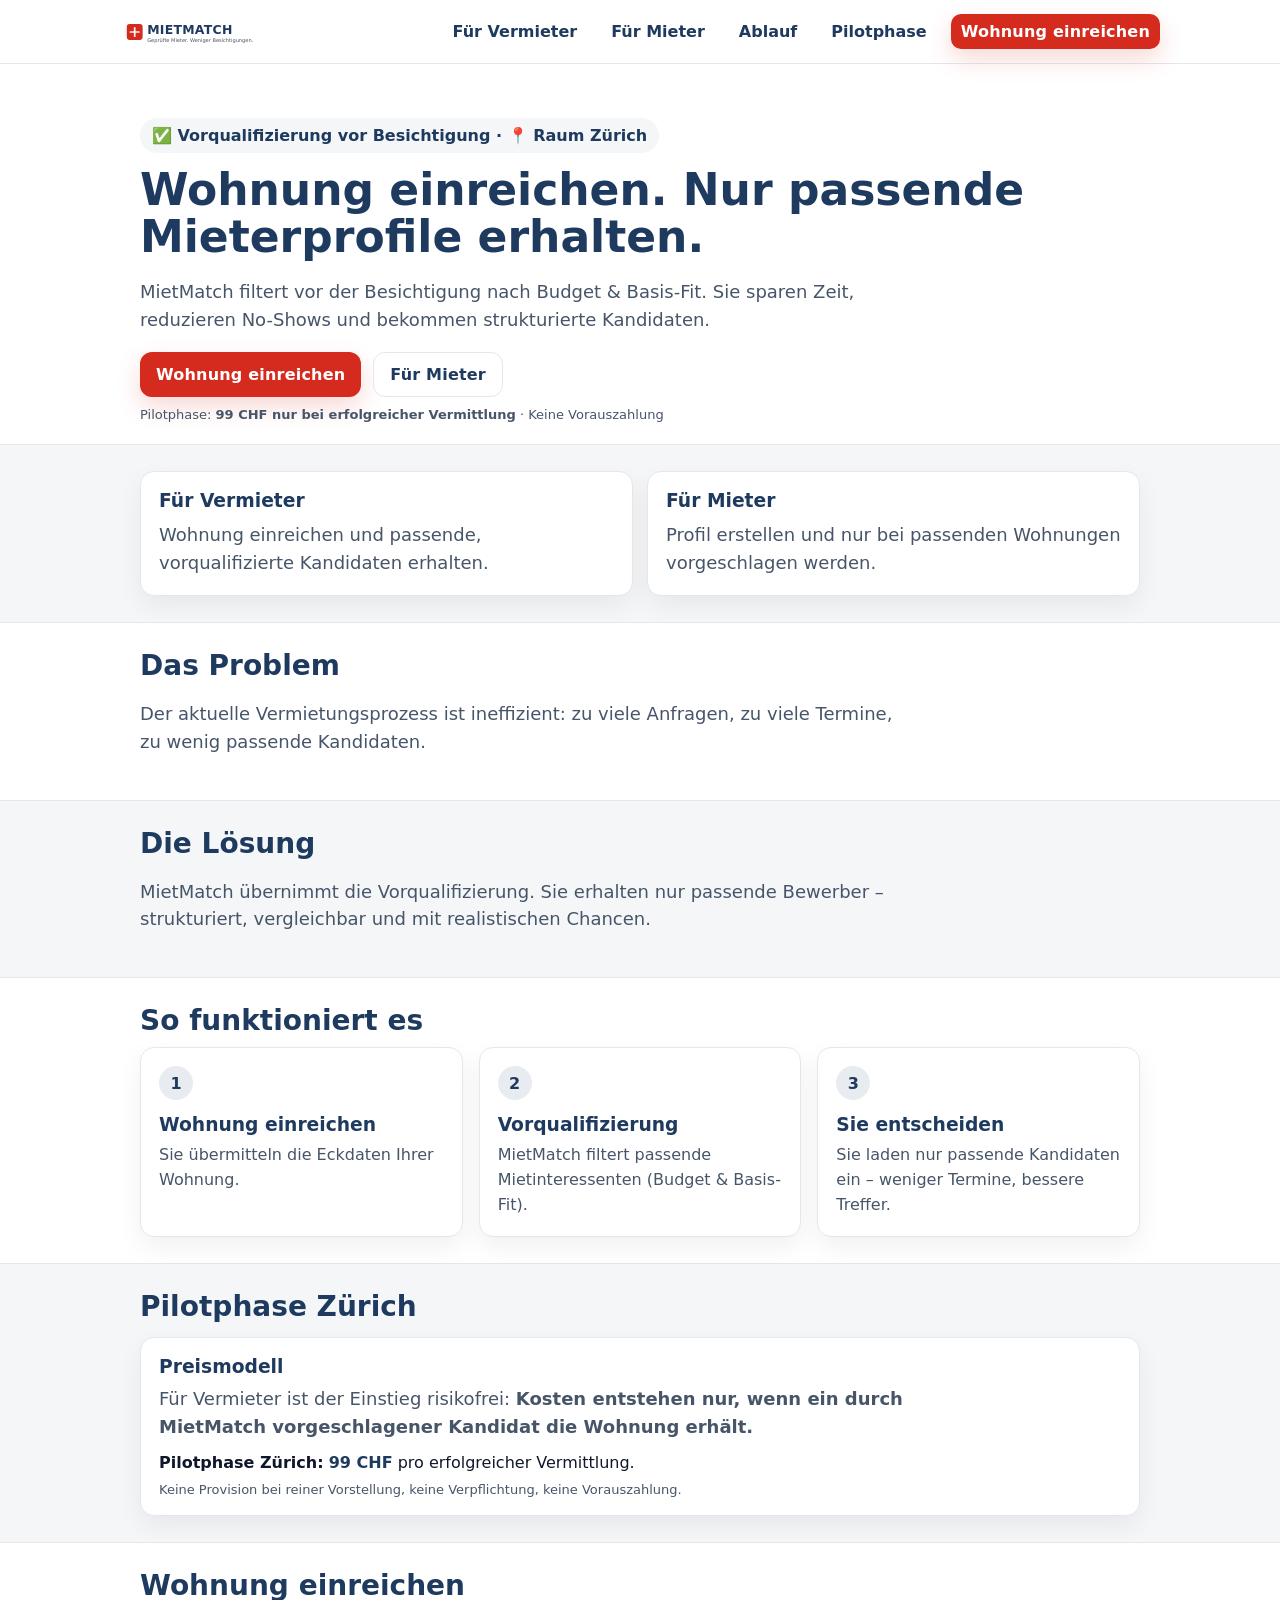
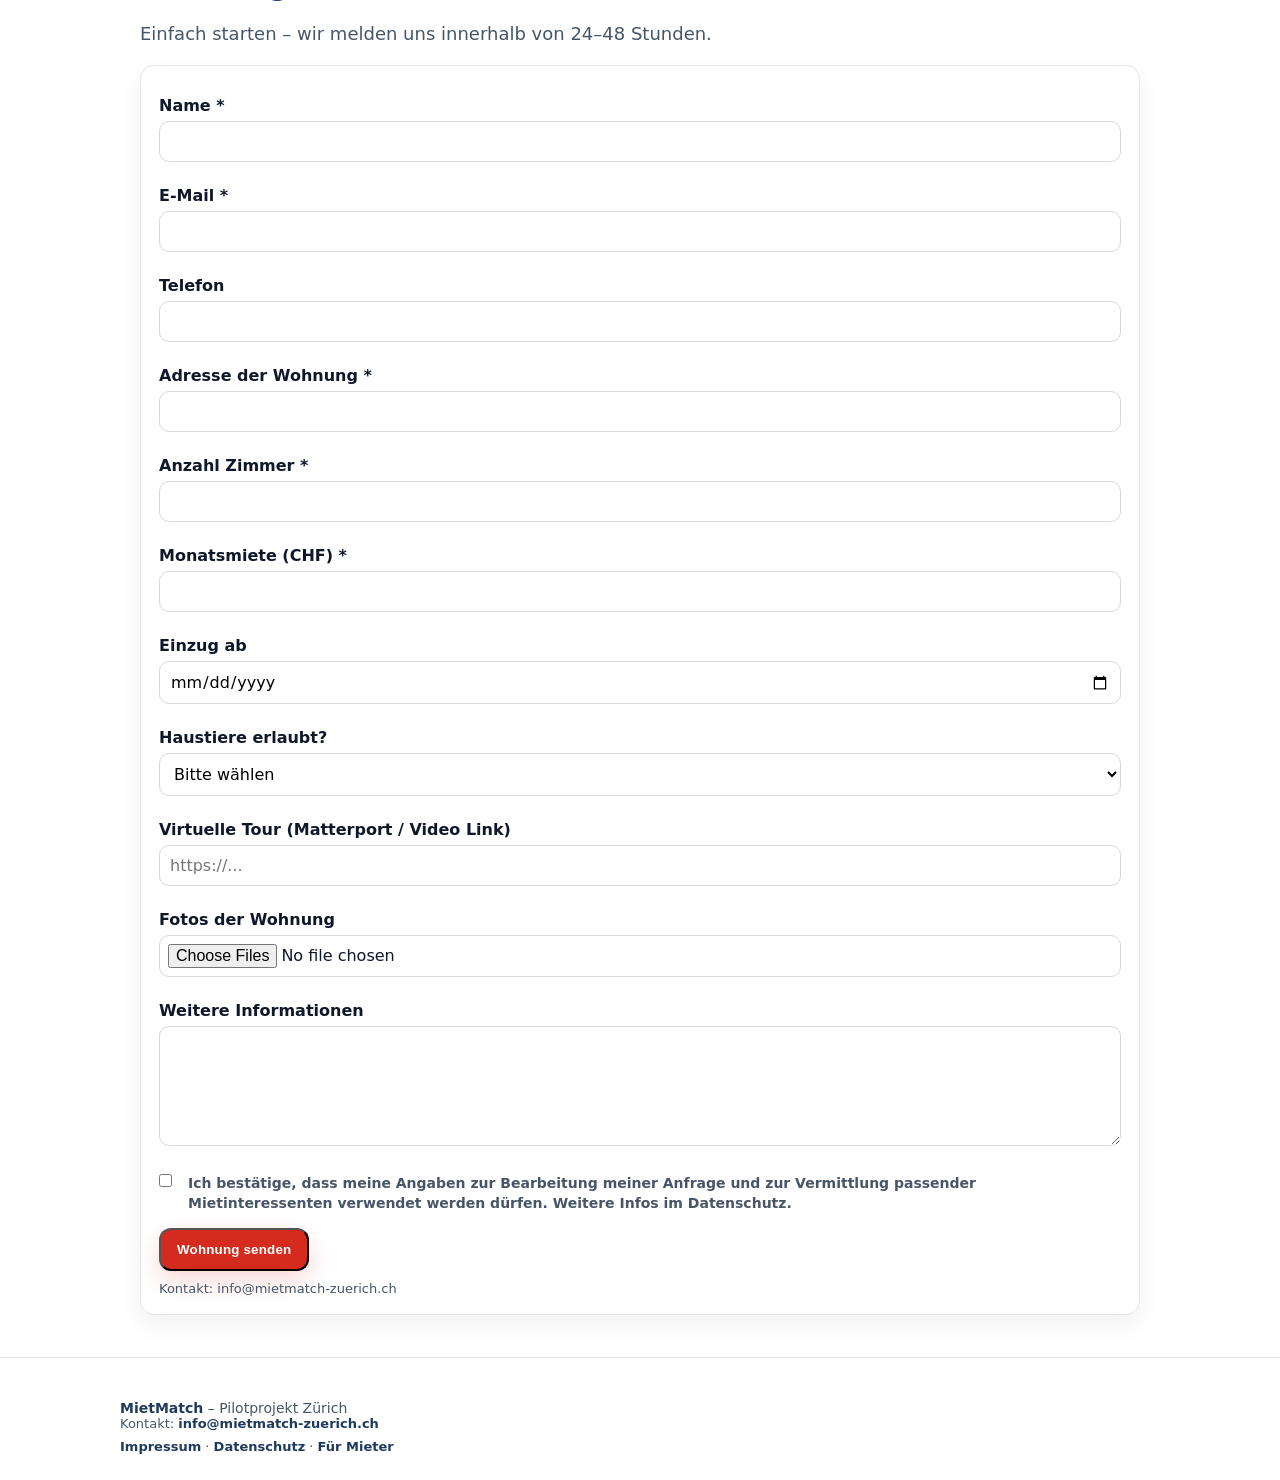
==== index.html @ c5d5b4c2 "Update index.html" ====
<!doctype html>
<html lang="de">
<head>
  <meta charset="utf-8">
  <meta name="viewport" content="width=device-width,initial-scale=1">
  <title>MietMatch – Wohnung einreichen. Top-Mieter statt 30 Besichtigungen.</title>
  <link rel="stylesheet" href="styles.css">

  <!-- ===== Formular: überall gleiche Optik (fix für "hässliche Schrift") ===== -->
  <style>
    form label{
      display:block;
      font-weight:600;
      margin:12px 0 6px;
    }
    form input, form select, form textarea{
      width:100%;
      padding:10px;
      border:1px solid #d9d9d9;
      border-radius:10px;
      font: inherit;
      background:#fff;
      box-sizing:border-box;
      margin-bottom:12px;
    }
    form textarea{ min-height:120px; margin-bottom:14px; }
    form input[type="file"]{ padding:8px; }
    form input[type="checkbox"]{ width:auto; margin:0 8px 0 0; }
    .dsg-check{
      display:flex;
      align-items:flex-start;
      gap:8px;
      margin:10px 0 14px;
      font-size:14px;
      color:var(--muted);
      line-height:1.4;
    }
  </style>
</head>

<body>

<!-- =========================
     NAV (Vermieter klar aktiv)
     ========================= -->
<div class="nav">
  <div class="container nav-inner">

    <a class="brand" href="index.html">
      <img src="mietmatch-logo.svg" alt="MietMatch Logo">
    </a>

    <div class="links">
      <a href="index.html" style="font-weight:700;color:var(--blue)">Für Vermieter</a>
      <a href="mieter.html">Für Mieter</a>
      <a href="#ablauf">Ablauf</a>
      <a href="#pilot">Pilotphase</a>
      <a class="btn" href="Vermieter.html">Wohnung einreichen</a>
    </div>

  </div>
</div>


<!-- =========================
     HERO (CTA glasklar)
     ========================= -->
<header class="hero">
  <div class="container">

    <div class="kicker">
      ✅ Vorqualifizierung vor Besichtigung · 📍 Raum Zürich
    </div>

    <h1>Wohnung einreichen. Nur passende Mieterprofile erhalten.</h1>

    <p class="sub">
      MietMatch filtert vor der Besichtigung nach Budget & Basis-Fit.
      Sie sparen Zeit, reduzieren No-Shows und bekommen strukturierte Kandidaten.
    </p>

    <div class="cta-row">
      <a class="btn" href="Vermieter.html">Wohnung einreichen</a>
      <a class="btn secondary" href="mieter.html">Für Mieter</a>
    </div>

    <div class="small" style="margin-top:10px;color:var(--muted);">
      Pilotphase: <b>99 CHF nur bei erfolgreicher Vermittlung</b> · Keine Vorauszahlung
    </div>

  </div>
</header>


<!-- =========================
     SPLIT (reduziert: keine extra Buttons)
     ========================= -->
<section class="section alt">
  <div class="container">

    <div class="grid steps" style="grid-template-columns:repeat(auto-fit,minmax(240px,1fr));gap:14px;">

      <div class="card">
        <h3 style="margin-top:0;">Für Vermieter</h3>
        <p class="sub" style="margin:10px 0 0;">
          Wohnung einreichen und passende, vorqualifizierte Kandidaten erhalten.
        </p>
      </div>

      <div class="card">
        <h3 style="margin-top:0;">Für Mieter</h3>
        <p class="sub" style="margin:10px 0 0;">
          Profil erstellen und nur bei passenden Wohnungen vorgeschlagen werden.
        </p>
      </div>

    </div>

  </div>
</section>


<!-- =========================
     PROBLEM
     ========================= -->
<section class="section">
  <div class="container">
    <h2>Das Problem</h2>
    <p class="sub">
      Der aktuelle Vermietungsprozess ist ineffizient: zu viele Anfragen,
      zu viele Termine, zu wenig passende Kandidaten.
    </p>
  </div>
</section>


<!-- =========================
     LÖSUNG
     ========================= -->
<section class="section alt">
  <div class="container">
    <h2>Die Lösung</h2>
    <p class="sub">
      MietMatch übernimmt die Vorqualifizierung.
      Sie erhalten nur passende Bewerber – strukturiert, vergleichbar und mit realistischen Chancen.
    </p>
  </div>
</section>


<!-- =========================
     ABLAUF
     ========================= -->
<section class="section" id="ablauf">
  <div class="container">

    <h2>So funktioniert es</h2>

    <div class="grid steps">

      <div class="card">
        <div class="step-num">1</div>
        <h3>Wohnung einreichen</h3>
        <p>Sie übermitteln die Eckdaten Ihrer Wohnung.</p>
      </div>

      <div class="card">
        <div class="step-num">2</div>
        <h3>Vorqualifizierung</h3>
        <p>MietMatch filtert passende Mietinteressenten (Budget & Basis-Fit).</p>
      </div>

      <div class="card">
        <div class="step-num">3</div>
        <h3>Sie entscheiden</h3>
        <p>Sie laden nur passende Kandidaten ein – weniger Termine, bessere Treffer.</p>
      </div>

    </div>

  </div>
</section>


<!-- =========================
     PREISMODELL (Pilot)
     ========================= -->
<section class="section alt" id="pilot">
  <div class="container">

    <h2>Pilotphase Zürich</h2>

    <div class="card" style="margin-top:14px;">
      <h3 style="margin-top:0;">Preismodell</h3>

      <p class="sub" style="margin:0;">
        Für Vermieter ist der Einstieg risikofrei:
        <b>Kosten entstehen nur, wenn ein durch MietMatch vorgeschlagener Kandidat die Wohnung erhält.</b>
      </p>

      <div style="margin-top:12px;">
        <b>Pilotphase Zürich:</b> <span style="color:var(--blue);font-weight:700;">99 CHF</span> pro erfolgreicher Vermittlung.
      </div>

      <div class="small" style="margin-top:10px;color:var(--muted);">
        Keine Provision bei reiner Vorstellung, keine Verpflichtung, keine Vorauszahlung.
      </div>
    </div>

  </div>
</section>


<!-- =========================
     FORMULAR (optional auf Startseite)
     WICHTIG: ID muss "formular" sein, sonst funktionieren #formular Links nicht.
     ========================= -->
<section class="section" id="formular">
  <div class="container">

    <h2>Wohnung einreichen</h2>

    <p class="sub">
      Einfach starten – wir melden uns innerhalb von 24–48 Stunden.
    </p>

    <div class="card">

      <form action="https://formspree.io/f/mbdanavy" method="POST" enctype="multipart/form-data">
        <input type="hidden" name="lead_type" value="VERMIETER_WOHNUNG">

        <label>Name *</label>
        <input type="text" name="name" required>

        <label>E-Mail *</label>
        <input type="email" name="email" required>

        <label>Telefon</label>
        <input type="tel" name="telefon">

        <label>Adresse der Wohnung *</label>
        <input type="text" name="adresse" required>

        <label>Anzahl Zimmer *</label>
        <input type="text" name="zimmer" required>

        <label>Monatsmiete (CHF) *</label>
        <input type="text" name="miete" required>

        <label>Einzug ab</label>
        <input type="date" name="einzugsdatum">

        <label>Haustiere erlaubt?</label>
        <select name="haustiere">
          <option value="">Bitte wählen</option>
          <option value="ja">Ja</option>
          <option value="nein">Nein</option>
        </select>

        <label>Virtuelle Tour (Matterport / Video Link)</label>
        <input type="url" name="tour_link" placeholder="https://...">

        <label>Fotos der Wohnung</label>
        <input type="file" name="fotos" accept="image/*" multiple>

        <label>Weitere Informationen</label>
        <textarea name="nachricht" rows="5"></textarea>

        <!-- DSG Checkbox -->
        <label class="dsg-check">
          <input type="checkbox" name="dsg_ok" required>
          <span>
            Ich bestätige, dass meine Angaben zur Bearbeitung meiner Anfrage und zur Vermittlung passender Mietinteressenten verwendet werden dürfen.
            Weitere Infos im <a href="datenschutz.html">Datenschutz</a>.
          </span>
        </label>

        <button class="btn" type="submit">Wohnung senden</button>
      </form>

      <div class="small" style="margin-top:10px;color:var(--muted);">
        Kontakt: <a href="mailto:info@mietmatch-zuerich.ch">info@mietmatch-zuerich.ch</a>
      </div>

    </div>

  </div>
</section>


<!-- =========================
     FOOTER
     ========================= -->
<div class="hr"></div>

<div class="footer container">
  <div><b style="color:var(--blue)">MietMatch</b> – Pilotprojekt Zürich</div>

  <div class="small">
    Kontakt:
    <a href="mailto:info@mietmatch-zuerich.ch">info@mietmatch-zuerich.ch</a>
  </div>

  <div class="small" style="margin-top:8px">
    <a href="impressum.html">Impressum</a> ·
    <a href="datenschutz.html">Datenschutz</a> ·
    <a href="mieter.html">Für Mieter</a>
  </div>
</div>

</body>
</html>
---- styles.css ----
:root{
  --blue:#1E3A5F;
  --red:#D52B1E;
  --text:#0F172A;
  --muted:#475569;
  --bg:#FFFFFF;
  --panel:#F4F6F8;
  --border:#E5E7EB;
  --radius:14px;
  --max:1040px;
}

*{box-sizing:border-box}
html,body{margin:0;padding:0;font-family:Inter,system-ui,-apple-system,Segoe UI,Roboto,Arial,sans-serif;color:var(--text);background:var(--bg);}
a{color:inherit;text-decoration:none}
.container{max-width:var(--max);margin:0 auto;padding:0 20px}
.nav{
  position:sticky; top:0; z-index:20;
  background:rgba(255,255,255,.92); backdrop-filter:saturate(180%) blur(8px);
  border-bottom:1px solid var(--border);
}
.nav-inner{display:flex;align-items:center;justify-content:space-between;gap:18px;padding:14px 0}
.brand{display:flex;align-items:center;gap:12px}
.brand img{height:34px}
.brand strong{color:var(--blue);letter-spacing:.5px}
.links{display:flex;gap:14px;align-items:center;font-weight:600;color:var(--blue)}
.links a{padding:8px 10px;border-radius:10px}
.links a:hover{background:var(--panel)}
.btn{
  display:inline-flex;align-items:center;justify-content:center;
  padding:12px 16px;border-radius:12px;
  font-weight:800; letter-spacing:.2px;
  background:var(--red); color:white;
  box-shadow:0 10px 24px rgba(213,43,30,.18);
}
.btn:hover{filter:brightness(.96)}
.btn.secondary{background:white;color:var(--blue);border:1px solid var(--border);box-shadow:none}
.hero{padding:54px 0 22px}
.kicker{display:inline-flex;gap:10px;align-items:center;padding:8px 12px;border-radius:999px;background:var(--panel);color:var(--blue);font-weight:700}
h1{font-size:44px;line-height:1.06;margin:14px 0 12px;color:var(--blue)}
.sub{font-size:18px;line-height:1.55;color:var(--muted);max-width:760px}
.cta-row{display:flex;gap:12px;flex-wrap:wrap;margin-top:18px}
.grid{display:grid;gap:16px}
.cards{grid-template-columns:repeat(3,minmax(0,1fr))}
@media (max-width:900px){ .cards{grid-template-columns:1fr} h1{font-size:36px} }
.card{
  border:1px solid var(--border); background:white;border-radius:var(--radius);
  padding:18px; box-shadow:0 10px 26px rgba(15,23,42,.06);
}
.card h3{margin:4px 0 8px;color:var(--blue)}
.card p{margin:0;color:var(--muted);line-height:1.55}
.section{padding:26px 0}
.section.alt{background:var(--panel);border-top:1px solid var(--border);border-bottom:1px solid var(--border)}
h2{color:var(--blue);margin:0 0 10px;font-size:28px}
ul{margin:10px 0 0 18px;color:var(--muted);line-height:1.7}
.steps{grid-template-columns:repeat(3,minmax(0,1fr))}
.step-num{
  width:34px;height:34px;border-radius:999px;display:inline-flex;align-items:center;justify-content:center;
  background:rgba(30,58,95,.1); color:var(--blue); font-weight:900; margin-bottom:10px
}
.footer{padding:26px 0;color:var(--muted);font-size:14px}
.footer a{color:var(--blue);font-weight:700}
.hr{height:1px;background:var(--border);margin:16px 0}
.small{font-size:13px;color:var(--muted)}
.notice{display:flex;gap:10px;align-items:flex-start;padding:14px 16px;border:1px solid var(--border);border-radius:var(--radius);background:white}
.notice b{color:var(--blue)}
/* ===== Formular: überall gleiche Optik ===== */
form label{
  display:block;
  font-weight:600;
  margin:12px 0 6px;
}

form input,
form select,
form textarea{
  width:100%;
  padding:10px;
  border:1px solid #d9d9d9;
  border-radius:10px;
  font: inherit;
  background:#fff;
  box-sizing:border-box;
}

form textarea{ min-height:120px; }

form input[type="file"]{
  padding:8px;
}

form input[type="checkbox"]{
  width:auto;
  margin-right:8px;
}
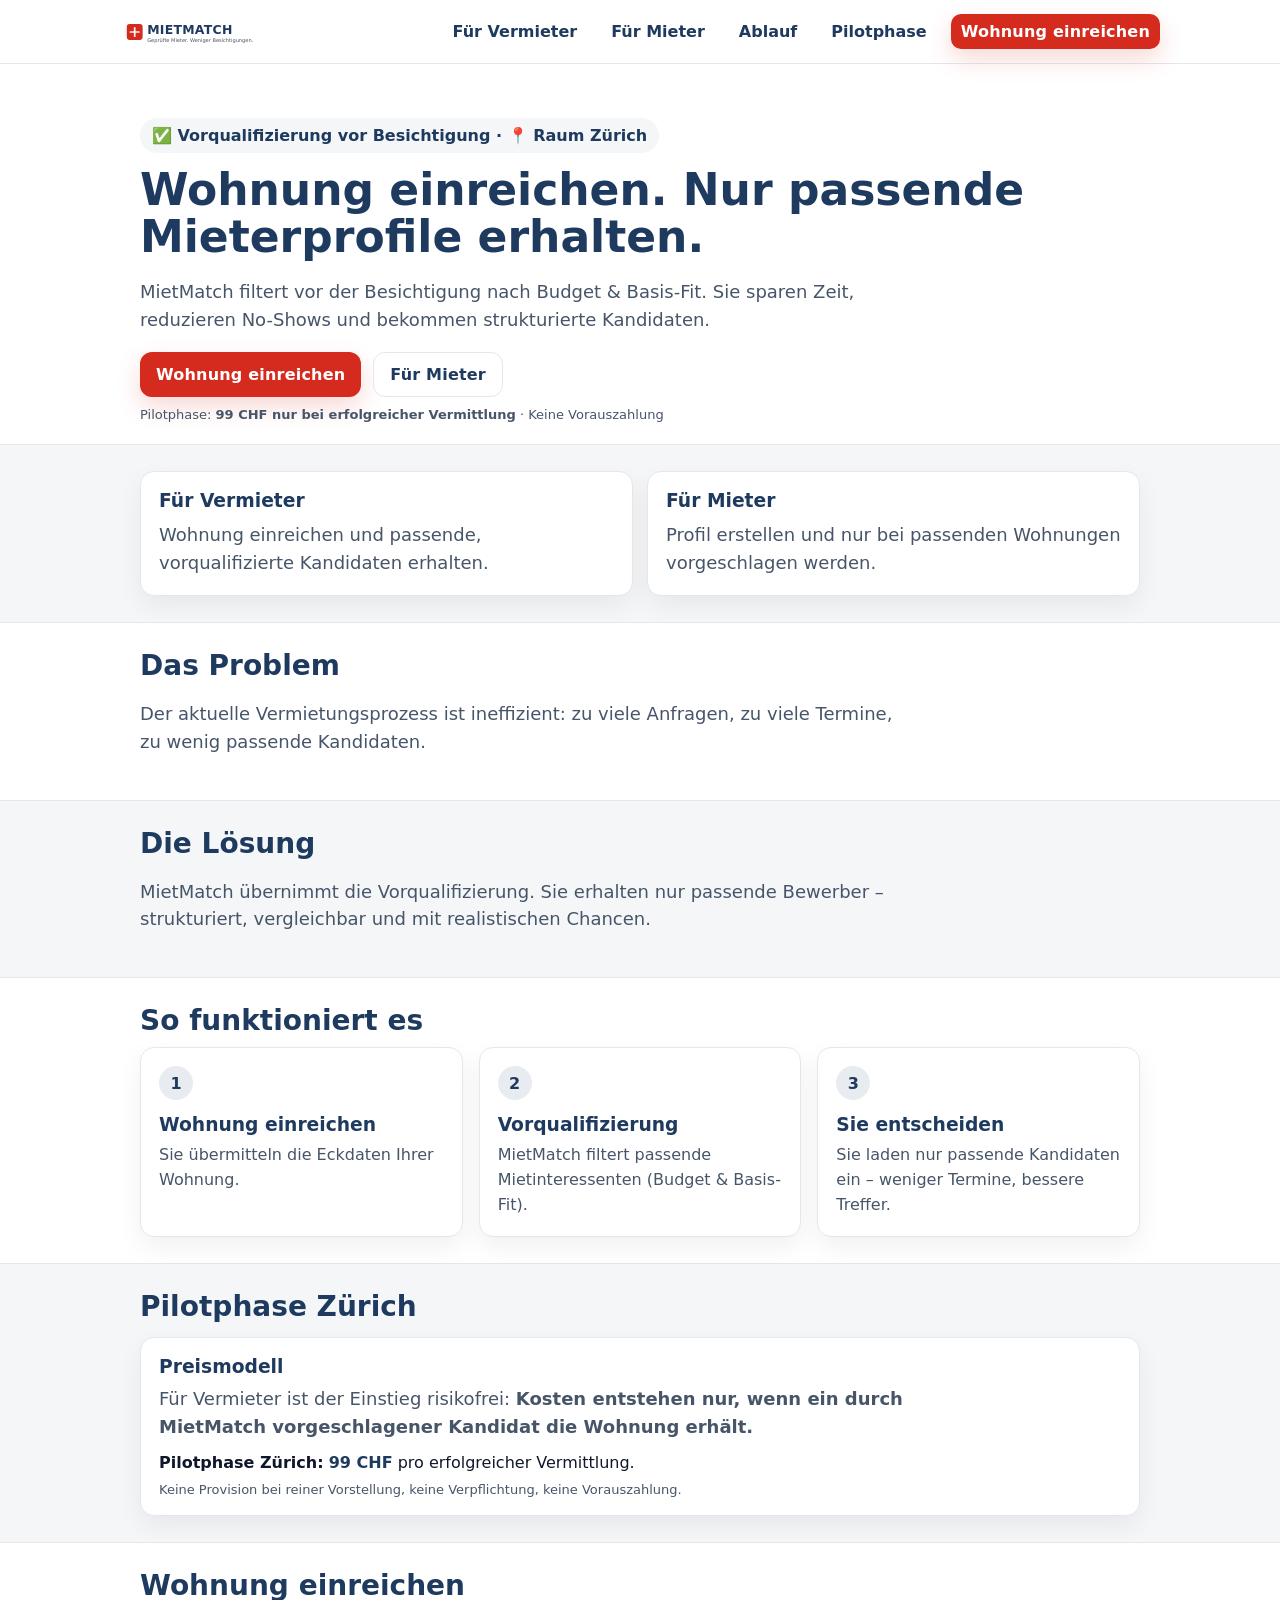
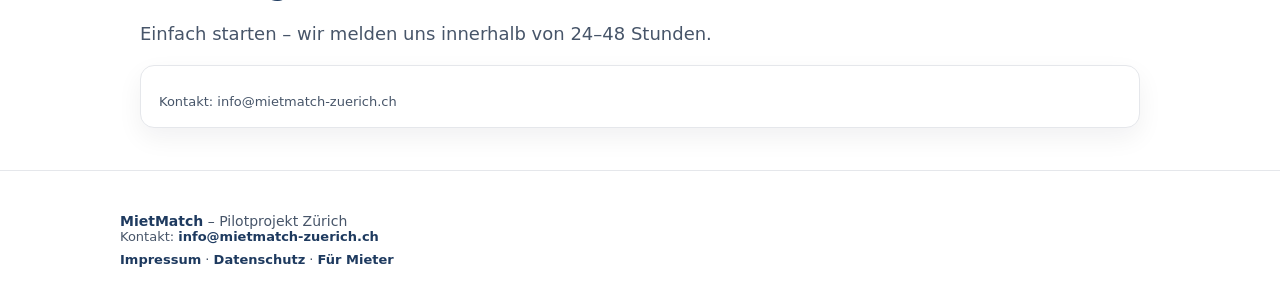
==== commit 21c3e551: "Update index.html" ====
--- a/index.html
+++ b/index.html
@@ -228,55 +228,7 @@
 
       <form action="https://formspree.io/f/mbdanavy" method="POST" enctype="multipart/form-data">
         <input type="hidden" name="lead_type" value="VERMIETER_WOHNUNG">
-
-        <label>Name *</label>
-        <input type="text" name="name" required>
-
-        <label>E-Mail *</label>
-        <input type="email" name="email" required>
-
-        <label>Telefon</label>
-        <input type="tel" name="telefon">
-
-        <label>Adresse der Wohnung *</label>
-        <input type="text" name="adresse" required>
-
-        <label>Anzahl Zimmer *</label>
-        <input type="text" name="zimmer" required>
-
-        <label>Monatsmiete (CHF) *</label>
-        <input type="text" name="miete" required>
-
-        <label>Einzug ab</label>
-        <input type="date" name="einzugsdatum">
-
-        <label>Haustiere erlaubt?</label>
-        <select name="haustiere">
-          <option value="">Bitte wählen</option>
-          <option value="ja">Ja</option>
-          <option value="nein">Nein</option>
-        </select>
-
-        <label>Virtuelle Tour (Matterport / Video Link)</label>
-        <input type="url" name="tour_link" placeholder="https://...">
-
-        <label>Fotos der Wohnung</label>
-        <input type="file" name="fotos" accept="image/*" multiple>
-
-        <label>Weitere Informationen</label>
-        <textarea name="nachricht" rows="5"></textarea>
-
-        <!-- DSG Checkbox -->
-        <label class="dsg-check">
-          <input type="checkbox" name="dsg_ok" required>
-          <span>
-            Ich bestätige, dass meine Angaben zur Bearbeitung meiner Anfrage und zur Vermittlung passender Mietinteressenten verwendet werden dürfen.
-            Weitere Infos im <a href="datenschutz.html">Datenschutz</a>.
-          </span>
-        </label>
-
-        <button class="btn" type="submit">Wohnung senden</button>
-      </form>
+        
 
       <div class="small" style="margin-top:10px;color:var(--muted);">
         Kontakt: <a href="mailto:info@mietmatch-zuerich.ch">info@mietmatch-zuerich.ch</a>
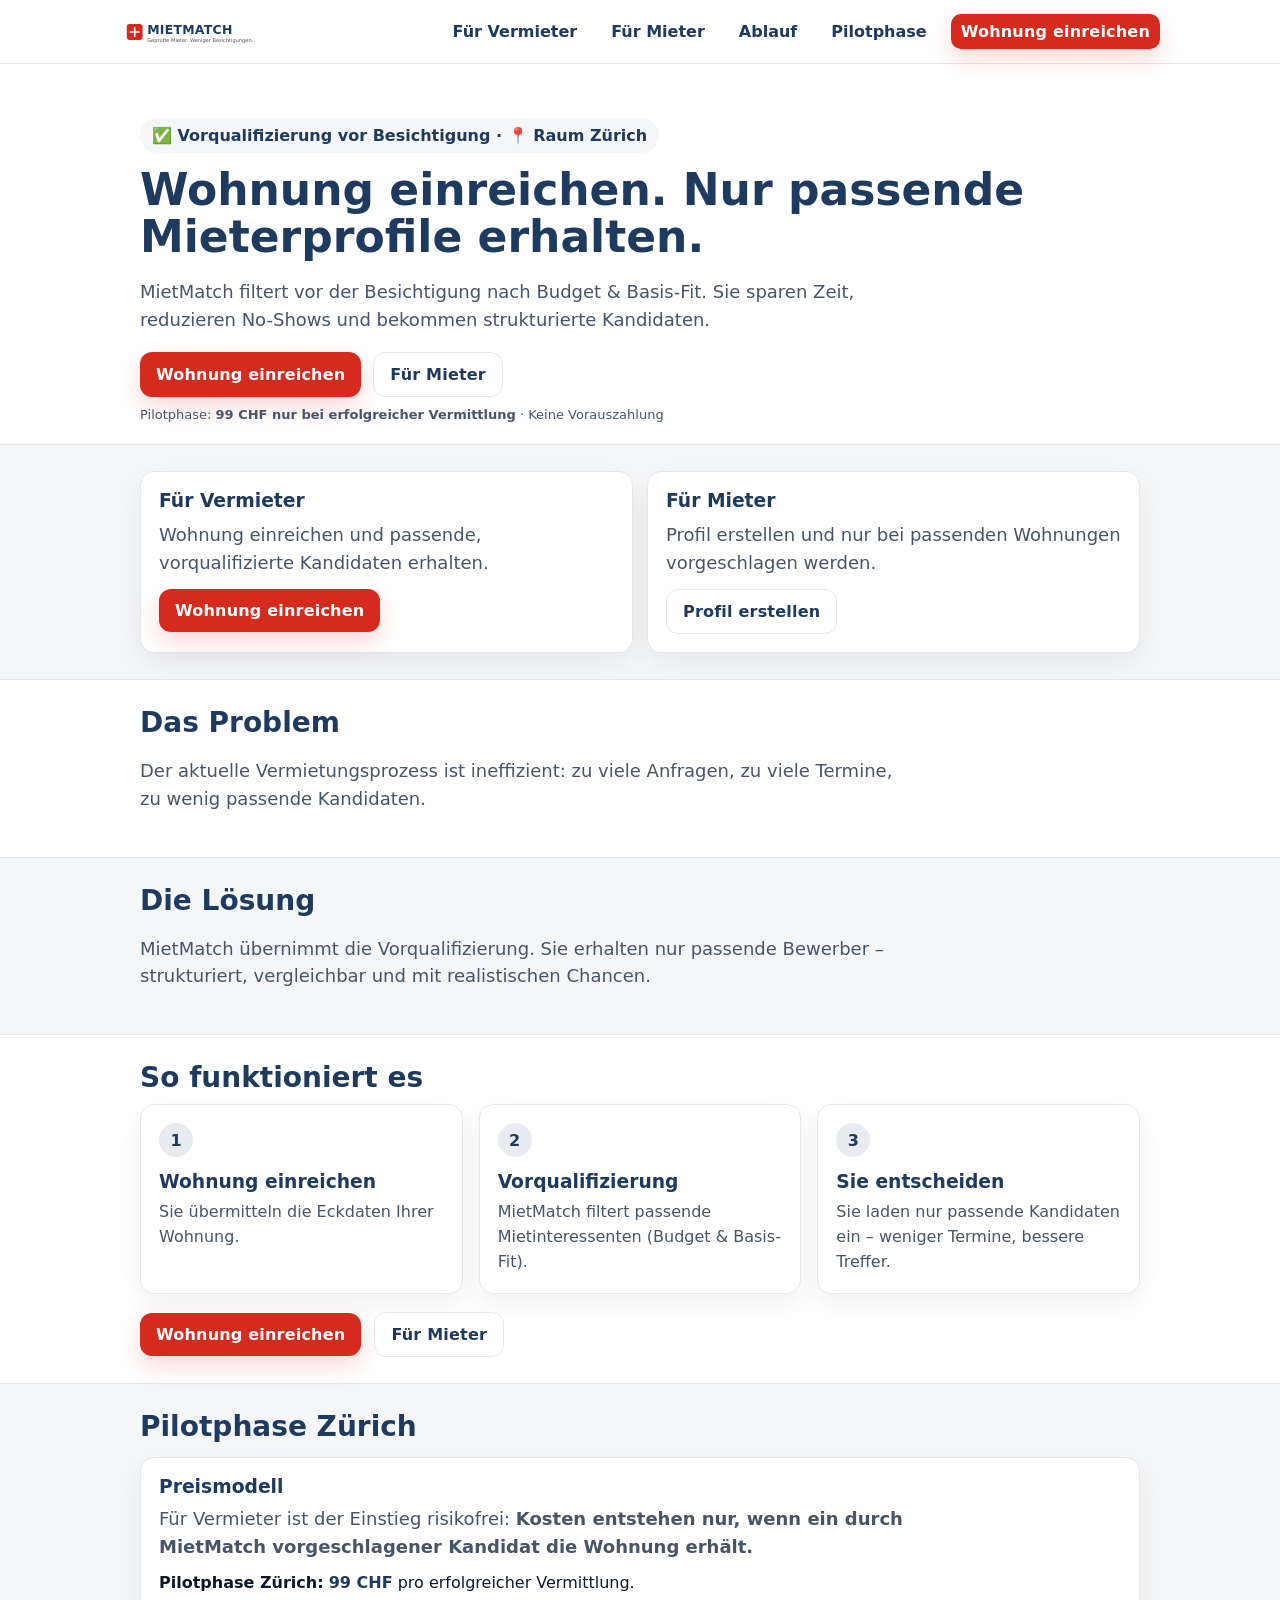
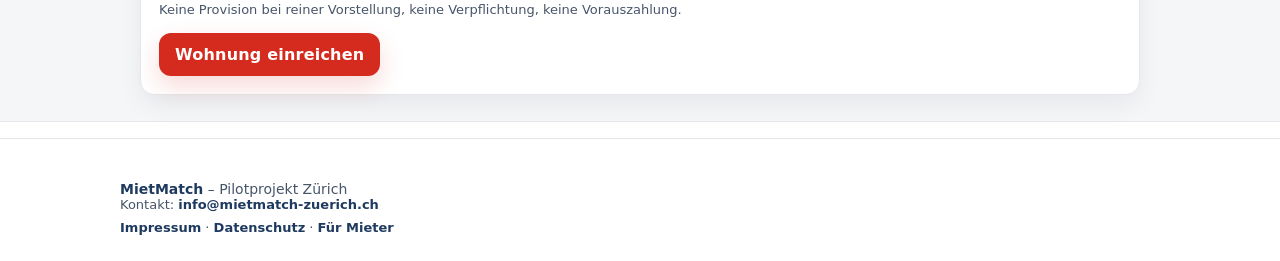
==== commit 0cb98fce: "Update index.html" ====
--- a/index.html
+++ b/index.html
@@ -5,37 +5,6 @@
   <meta name="viewport" content="width=device-width,initial-scale=1">
   <title>MietMatch – Wohnung einreichen. Top-Mieter statt 30 Besichtigungen.</title>
   <link rel="stylesheet" href="styles.css">
-
-  <!-- ===== Formular: überall gleiche Optik (fix für "hässliche Schrift") ===== -->
-  <style>
-    form label{
-      display:block;
-      font-weight:600;
-      margin:12px 0 6px;
-    }
-    form input, form select, form textarea{
-      width:100%;
-      padding:10px;
-      border:1px solid #d9d9d9;
-      border-radius:10px;
-      font: inherit;
-      background:#fff;
-      box-sizing:border-box;
-      margin-bottom:12px;
-    }
-    form textarea{ min-height:120px; margin-bottom:14px; }
-    form input[type="file"]{ padding:8px; }
-    form input[type="checkbox"]{ width:auto; margin:0 8px 0 0; }
-    .dsg-check{
-      display:flex;
-      align-items:flex-start;
-      gap:8px;
-      margin:10px 0 14px;
-      font-size:14px;
-      color:var(--muted);
-      line-height:1.4;
-    }
-  </style>
 </head>
 
 <body>
@@ -55,7 +24,7 @@
       <a href="mieter.html">Für Mieter</a>
       <a href="#ablauf">Ablauf</a>
       <a href="#pilot">Pilotphase</a>
-      <a class="btn" href="Vermieter.html">Wohnung einreichen</a>
+      <a class="btn" href="Vermieter.html#formular">Wohnung einreichen</a>
     </div>
 
   </div>
@@ -80,7 +49,7 @@
     </p>
 
     <div class="cta-row">
-      <a class="btn" href="Vermieter.html">Wohnung einreichen</a>
+      <a class="btn" href="Vermieter.html#formular">Wohnung einreichen</a>
       <a class="btn secondary" href="mieter.html">Für Mieter</a>
     </div>
 
@@ -105,6 +74,9 @@
         <p class="sub" style="margin:10px 0 0;">
           Wohnung einreichen und passende, vorqualifizierte Kandidaten erhalten.
         </p>
+        <div style="margin-top:12px;">
+          <a class="btn" href="Vermieter.html#formular">Wohnung einreichen</a>
+        </div>
       </div>
 
       <div class="card">
@@ -112,6 +84,9 @@
         <p class="sub" style="margin:10px 0 0;">
           Profil erstellen und nur bei passenden Wohnungen vorgeschlagen werden.
         </p>
+        <div style="margin-top:12px;">
+          <a class="btn secondary" href="mieter.html">Profil erstellen</a>
+        </div>
       </div>
 
     </div>
@@ -178,6 +153,11 @@
 
     </div>
 
+    <div style="margin-top:18px;">
+      <a class="btn" href="Vermieter.html#formular">Wohnung einreichen</a>
+      <a class="btn secondary" style="margin-left:8px;" href="mieter.html">Für Mieter</a>
+    </div>
+
   </div>
 </section>
 
@@ -205,35 +185,10 @@
       <div class="small" style="margin-top:10px;color:var(--muted);">
         Keine Provision bei reiner Vorstellung, keine Verpflichtung, keine Vorauszahlung.
       </div>
-    </div>
-
-  </div>
-</section>
-
-
-<!-- =========================
-     FORMULAR (optional auf Startseite)
-     WICHTIG: ID muss "formular" sein, sonst funktionieren #formular Links nicht.
-     ========================= -->
-<section class="section" id="formular">
-  <div class="container">
-
-    <h2>Wohnung einreichen</h2>
-
-    <p class="sub">
-      Einfach starten – wir melden uns innerhalb von 24–48 Stunden.
-    </p>
-
-    <div class="card">
-
-      <form action="https://formspree.io/f/mbdanavy" method="POST" enctype="multipart/form-data">
-        <input type="hidden" name="lead_type" value="VERMIETER_WOHNUNG">
-        
-
-      <div class="small" style="margin-top:10px;color:var(--muted);">
-        Kontakt: <a href="mailto:info@mietmatch-zuerich.ch">info@mietmatch-zuerich.ch</a>
-      </div>
-
+
+      <div style="margin-top:16px;">
+        <a class="btn" href="Vermieter.html#formular">Wohnung einreichen</a>
+      </div>
     </div>
 
   </div>
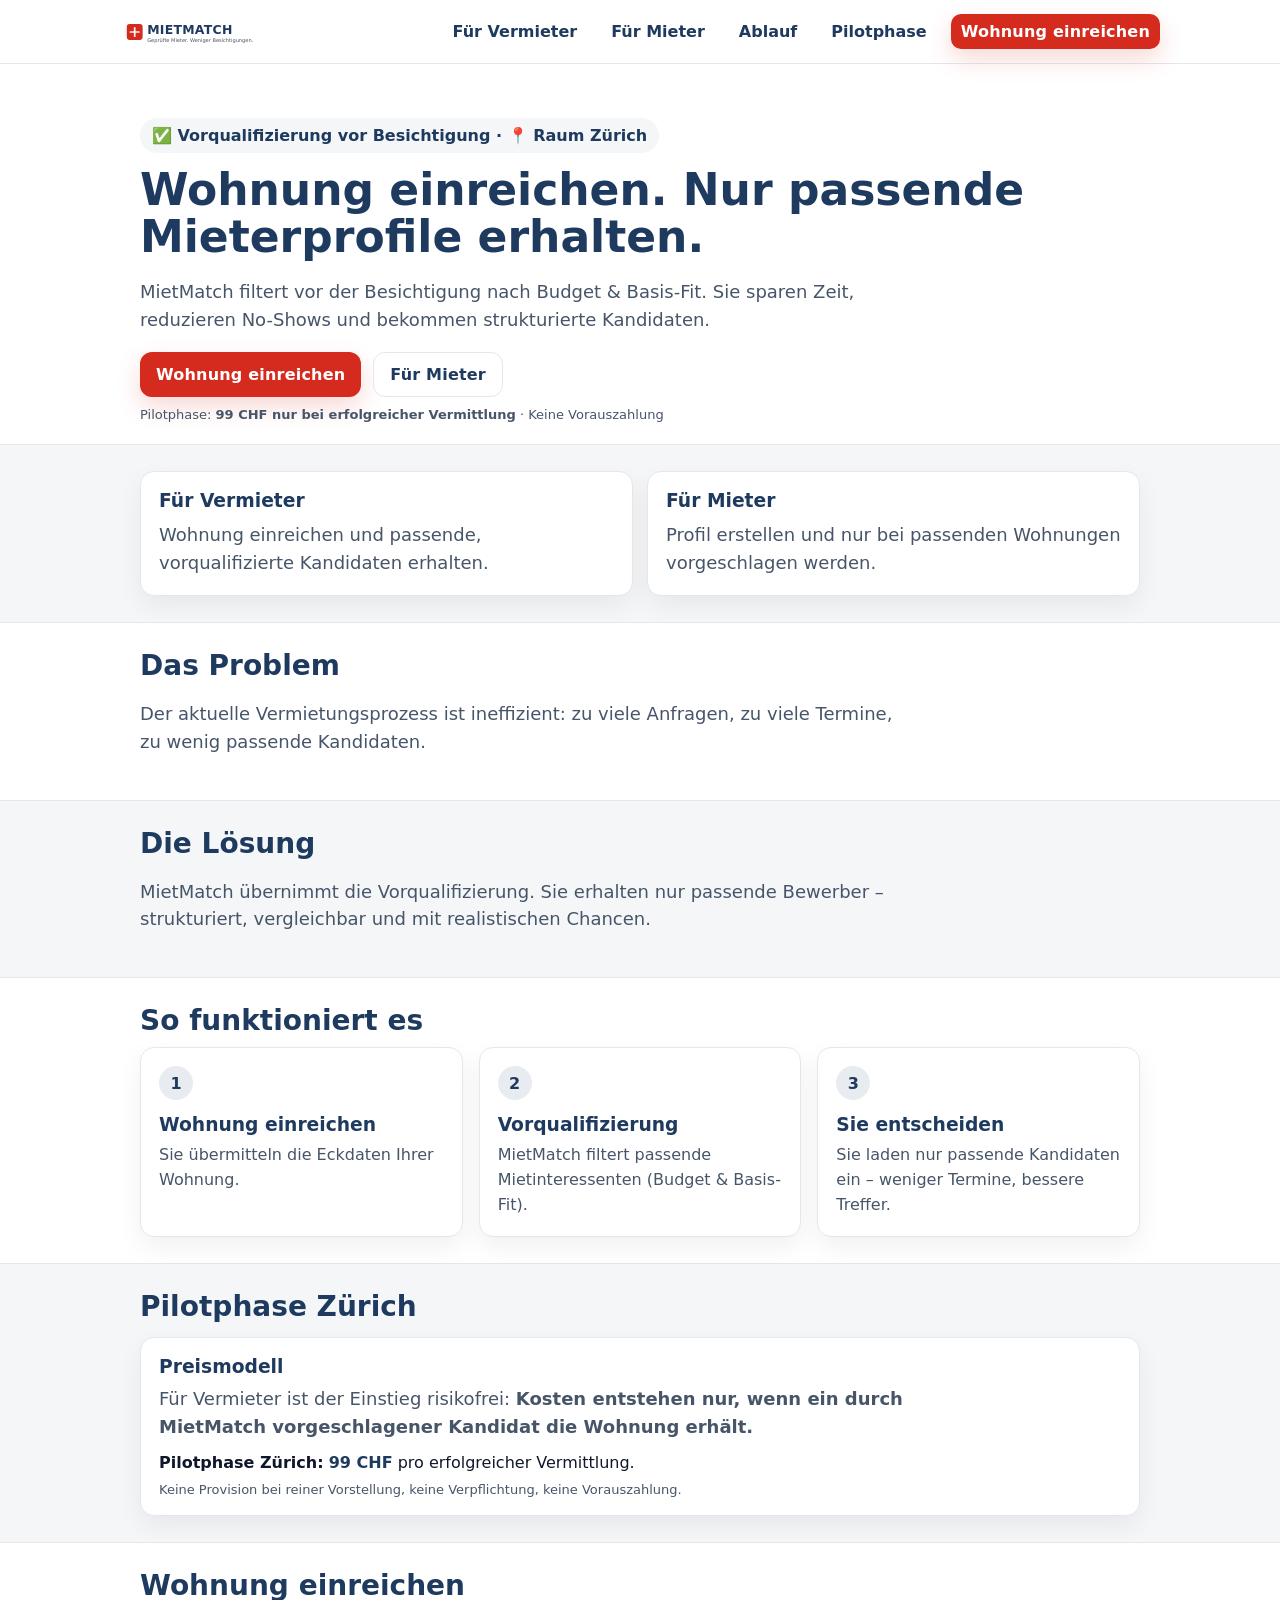
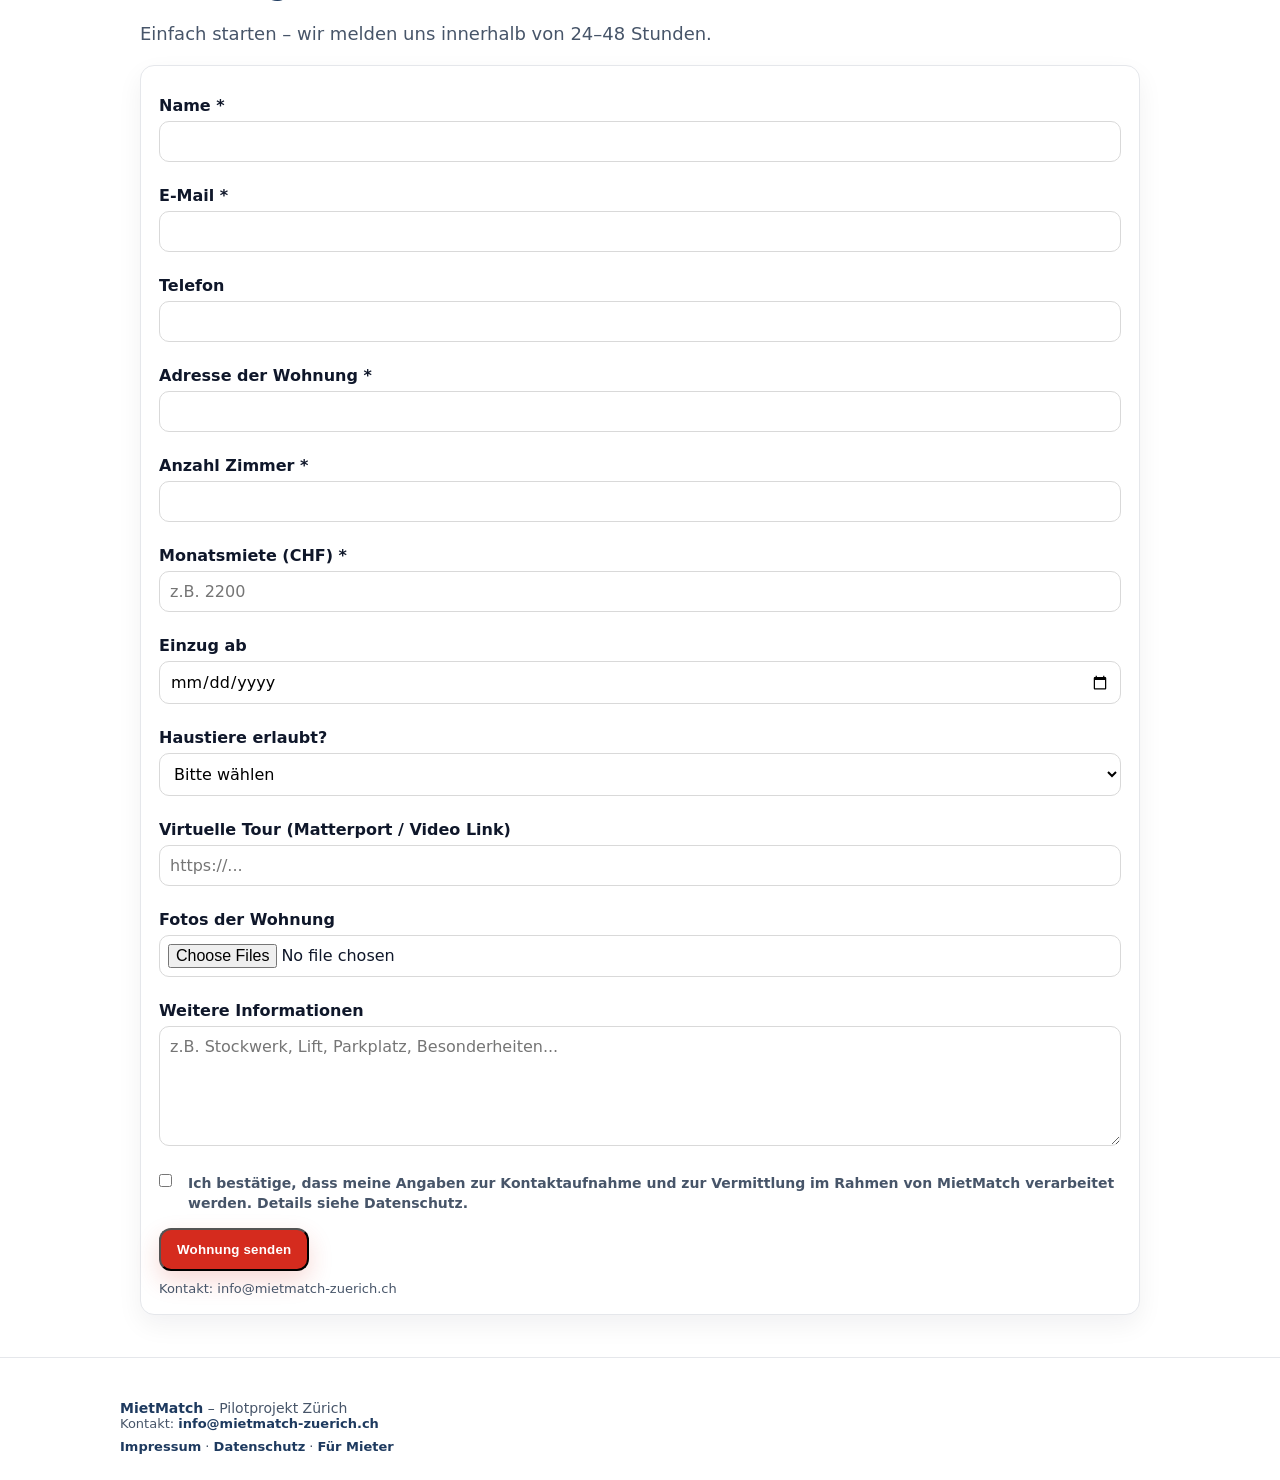
==== commit 1622dbf8: "Update index.html" ====
--- a/index.html
+++ b/index.html
@@ -5,12 +5,43 @@
   <meta name="viewport" content="width=device-width,initial-scale=1">
   <title>MietMatch – Wohnung einreichen. Top-Mieter statt 30 Besichtigungen.</title>
   <link rel="stylesheet" href="styles.css">
+
+  <!-- ===== Formular: überall gleiche Optik (fix für "hässliche Schrift") ===== -->
+  <style>
+    form label{
+      display:block;
+      font-weight:600;
+      margin:12px 0 6px;
+    }
+    form input, form select, form textarea{
+      width:100%;
+      padding:10px;
+      border:1px solid #d9d9d9;
+      border-radius:10px;
+      font: inherit;
+      background:#fff;
+      box-sizing:border-box;
+      margin-bottom:12px;
+    }
+    form textarea{ min-height:120px; margin-bottom:14px; }
+    form input[type="file"]{ padding:8px; }
+    form input[type="checkbox"]{ width:auto; margin:0 8px 0 0; }
+    .dsg-check{
+      display:flex;
+      align-items:flex-start;
+      gap:8px;
+      margin:10px 0 14px;
+      font-size:14px;
+      color:var(--muted);
+      line-height:1.4;
+    }
+  </style>
 </head>
 
 <body>
 
 <!-- =========================
-     NAV (Vermieter klar aktiv)
+     NAV (nur 2 CTAs!)
      ========================= -->
 <div class="nav">
   <div class="container nav-inner">
@@ -24,7 +55,8 @@
       <a href="mieter.html">Für Mieter</a>
       <a href="#ablauf">Ablauf</a>
       <a href="#pilot">Pilotphase</a>
-      <a class="btn" href="Vermieter.html#formular">Wohnung einreichen</a>
+      <!-- Haupt-CTA -->
+      <a class="btn" href="#formular">Wohnung einreichen</a>
     </div>
 
   </div>
@@ -32,7 +64,7 @@
 
 
 <!-- =========================
-     HERO (CTA glasklar)
+     HERO (nur 2 Buttons)
      ========================= -->
 <header class="hero">
   <div class="container">
@@ -49,7 +81,7 @@
     </p>
 
     <div class="cta-row">
-      <a class="btn" href="Vermieter.html#formular">Wohnung einreichen</a>
+      <a class="btn" href="#formular">Wohnung einreichen</a>
       <a class="btn secondary" href="mieter.html">Für Mieter</a>
     </div>
 
@@ -62,7 +94,7 @@
 
 
 <!-- =========================
-     SPLIT (reduziert: keine extra Buttons)
+     SPLIT (ohne Buttons!)
      ========================= -->
 <section class="section alt">
   <div class="container">
@@ -74,9 +106,6 @@
         <p class="sub" style="margin:10px 0 0;">
           Wohnung einreichen und passende, vorqualifizierte Kandidaten erhalten.
         </p>
-        <div style="margin-top:12px;">
-          <a class="btn" href="Vermieter.html#formular">Wohnung einreichen</a>
-        </div>
       </div>
 
       <div class="card">
@@ -84,9 +113,6 @@
         <p class="sub" style="margin:10px 0 0;">
           Profil erstellen und nur bei passenden Wohnungen vorgeschlagen werden.
         </p>
-        <div style="margin-top:12px;">
-          <a class="btn secondary" href="mieter.html">Profil erstellen</a>
-        </div>
       </div>
 
     </div>
@@ -153,11 +179,6 @@
 
     </div>
 
-    <div style="margin-top:18px;">
-      <a class="btn" href="Vermieter.html#formular">Wohnung einreichen</a>
-      <a class="btn secondary" style="margin-left:8px;" href="mieter.html">Für Mieter</a>
-    </div>
-
   </div>
 </section>
 
@@ -185,10 +206,84 @@
       <div class="small" style="margin-top:10px;color:var(--muted);">
         Keine Provision bei reiner Vorstellung, keine Verpflichtung, keine Vorauszahlung.
       </div>
-
-      <div style="margin-top:16px;">
-        <a class="btn" href="Vermieter.html#formular">Wohnung einreichen</a>
-      </div>
+    </div>
+
+  </div>
+</section>
+
+
+<!-- =========================
+     FORMULAR (ID muss "formular" sein!)
+     ========================= -->
+<section class="section" id="formular">
+  <div class="container">
+
+    <h2>Wohnung einreichen</h2>
+
+    <p class="sub">
+      Einfach starten – wir melden uns innerhalb von 24–48 Stunden.
+    </p>
+
+    <div class="card">
+
+      <form action="https://formspree.io/f/mbdanavy" method="POST" enctype="multipart/form-data">
+        <input type="hidden" name="lead_type" value="VERMIETER_WOHNUNG">
+
+        <label>Name *</label>
+        <input type="text" name="name" required>
+
+        <label>E-Mail *</label>
+        <input type="email" name="email" required>
+
+        <label>Telefon</label>
+        <input type="tel" name="telefon">
+
+        <label>Adresse der Wohnung *</label>
+        <input type="text" name="adresse" required>
+
+        <label>Anzahl Zimmer *</label>
+        <input type="text" name="zimmer" required>
+
+        <label>Monatsmiete (CHF) *</label>
+        <input type="number" name="miete" min="0" step="1" placeholder="z.B. 2200" required>
+
+        <!-- 3 Felder von oben -->
+        <label>Einzug ab</label>
+        <input type="date" name="einzug_ab">
+
+        <label>Haustiere erlaubt?</label>
+        <select name="haustiere">
+          <option value="">Bitte wählen</option>
+          <option value="Ja">Ja</option>
+          <option value="Nein">Nein</option>
+          <option value="Nach Absprache">Nach Absprache</option>
+        </select>
+
+        <label>Virtuelle Tour (Matterport / Video Link)</label>
+        <input type="url" name="tour_link" placeholder="https://...">
+
+        <label>Fotos der Wohnung</label>
+        <input type="file" name="fotos" accept="image/*" multiple>
+
+        <label>Weitere Informationen</label>
+        <textarea name="nachricht" rows="5" placeholder="z.B. Stockwerk, Lift, Parkplatz, Besonderheiten..."></textarea>
+
+        <!-- DSG Checkbox -->
+        <label class="dsg-check">
+          <input type="checkbox" name="dsg_ok" value="Ja" required>
+          <span>
+            Ich bestätige, dass meine Angaben zur Kontaktaufnahme und zur Vermittlung im Rahmen von MietMatch verarbeitet werden.
+            Details siehe <a href="datenschutz.html">Datenschutz</a>.
+          </span>
+        </label>
+
+        <button class="btn" type="submit">Wohnung senden</button>
+      </form>
+
+      <div class="small" style="margin-top:10px;color:var(--muted);">
+        Kontakt: <a href="mailto:info@mietmatch-zuerich.ch">info@mietmatch-zuerich.ch</a>
+      </div>
+
     </div>
 
   </div>
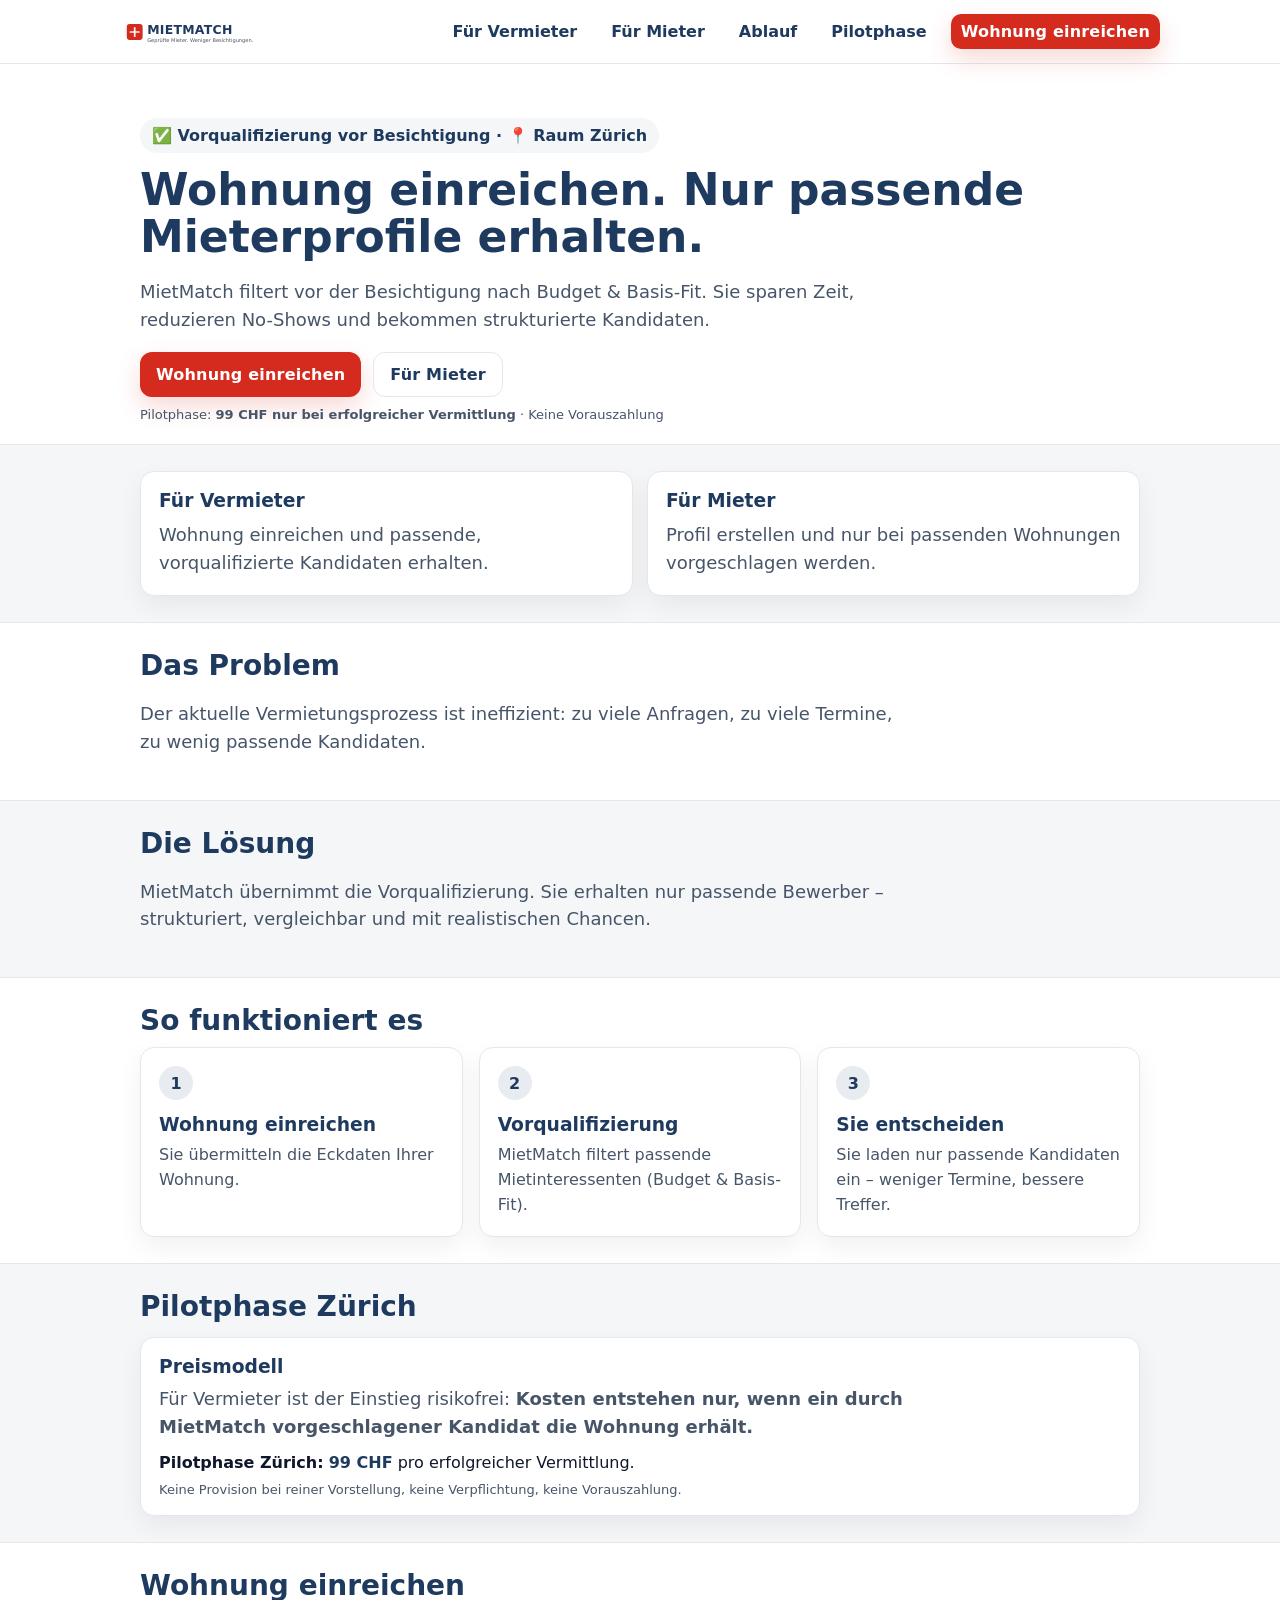
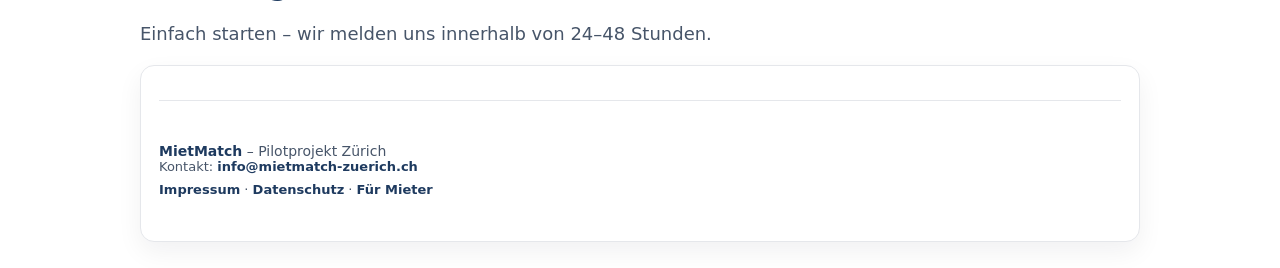
==== commit d3d95fa2: "Update index.html" ====
--- a/index.html
+++ b/index.html
@@ -229,67 +229,6 @@
       <form action="https://formspree.io/f/mbdanavy" method="POST" enctype="multipart/form-data">
         <input type="hidden" name="lead_type" value="VERMIETER_WOHNUNG">
 
-        <label>Name *</label>
-        <input type="text" name="name" required>
-
-        <label>E-Mail *</label>
-        <input type="email" name="email" required>
-
-        <label>Telefon</label>
-        <input type="tel" name="telefon">
-
-        <label>Adresse der Wohnung *</label>
-        <input type="text" name="adresse" required>
-
-        <label>Anzahl Zimmer *</label>
-        <input type="text" name="zimmer" required>
-
-        <label>Monatsmiete (CHF) *</label>
-        <input type="number" name="miete" min="0" step="1" placeholder="z.B. 2200" required>
-
-        <!-- 3 Felder von oben -->
-        <label>Einzug ab</label>
-        <input type="date" name="einzug_ab">
-
-        <label>Haustiere erlaubt?</label>
-        <select name="haustiere">
-          <option value="">Bitte wählen</option>
-          <option value="Ja">Ja</option>
-          <option value="Nein">Nein</option>
-          <option value="Nach Absprache">Nach Absprache</option>
-        </select>
-
-        <label>Virtuelle Tour (Matterport / Video Link)</label>
-        <input type="url" name="tour_link" placeholder="https://...">
-
-        <label>Fotos der Wohnung</label>
-        <input type="file" name="fotos" accept="image/*" multiple>
-
-        <label>Weitere Informationen</label>
-        <textarea name="nachricht" rows="5" placeholder="z.B. Stockwerk, Lift, Parkplatz, Besonderheiten..."></textarea>
-
-        <!-- DSG Checkbox -->
-        <label class="dsg-check">
-          <input type="checkbox" name="dsg_ok" value="Ja" required>
-          <span>
-            Ich bestätige, dass meine Angaben zur Kontaktaufnahme und zur Vermittlung im Rahmen von MietMatch verarbeitet werden.
-            Details siehe <a href="datenschutz.html">Datenschutz</a>.
-          </span>
-        </label>
-
-        <button class="btn" type="submit">Wohnung senden</button>
-      </form>
-
-      <div class="small" style="margin-top:10px;color:var(--muted);">
-        Kontakt: <a href="mailto:info@mietmatch-zuerich.ch">info@mietmatch-zuerich.ch</a>
-      </div>
-
-    </div>
-
-  </div>
-</section>
-
-
 <!-- =========================
      FOOTER
      ========================= -->
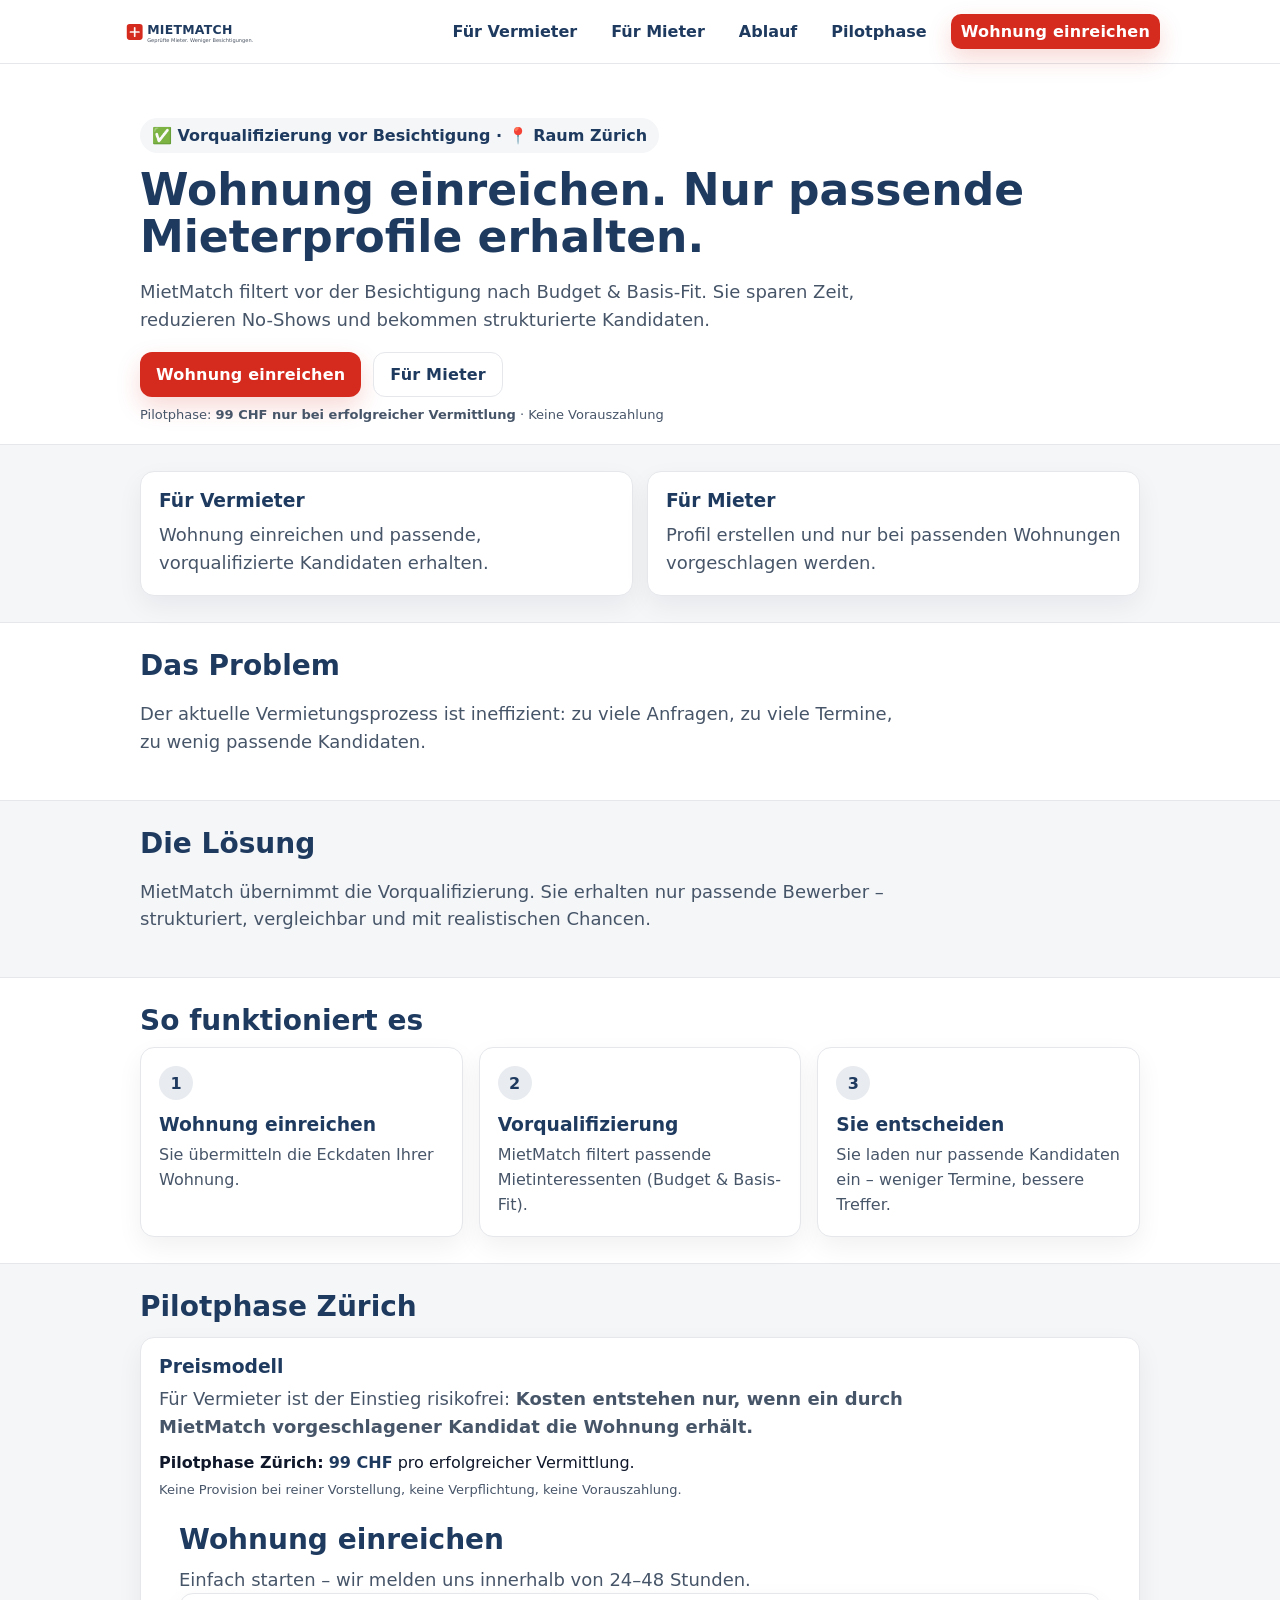
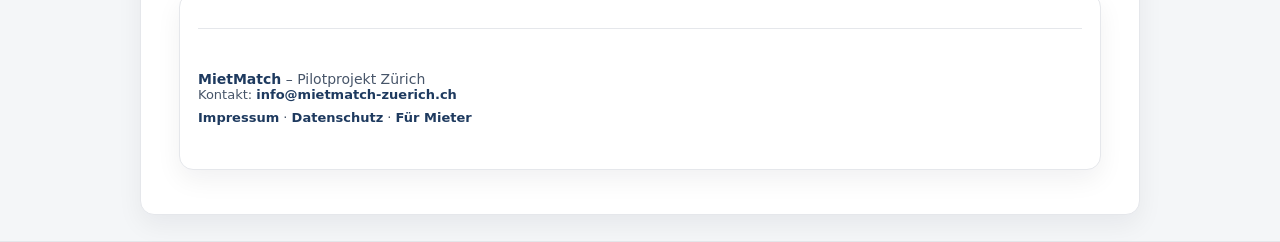
==== commit 30d5c681: "Update index.html" ====
--- a/index.html
+++ b/index.html
@@ -206,11 +206,6 @@
       <div class="small" style="margin-top:10px;color:var(--muted);">
         Keine Provision bei reiner Vorstellung, keine Verpflichtung, keine Vorauszahlung.
       </div>
-    </div>
-
-  </div>
-</section>
-
 
 <!-- =========================
      FORMULAR (ID muss "formular" sein!)
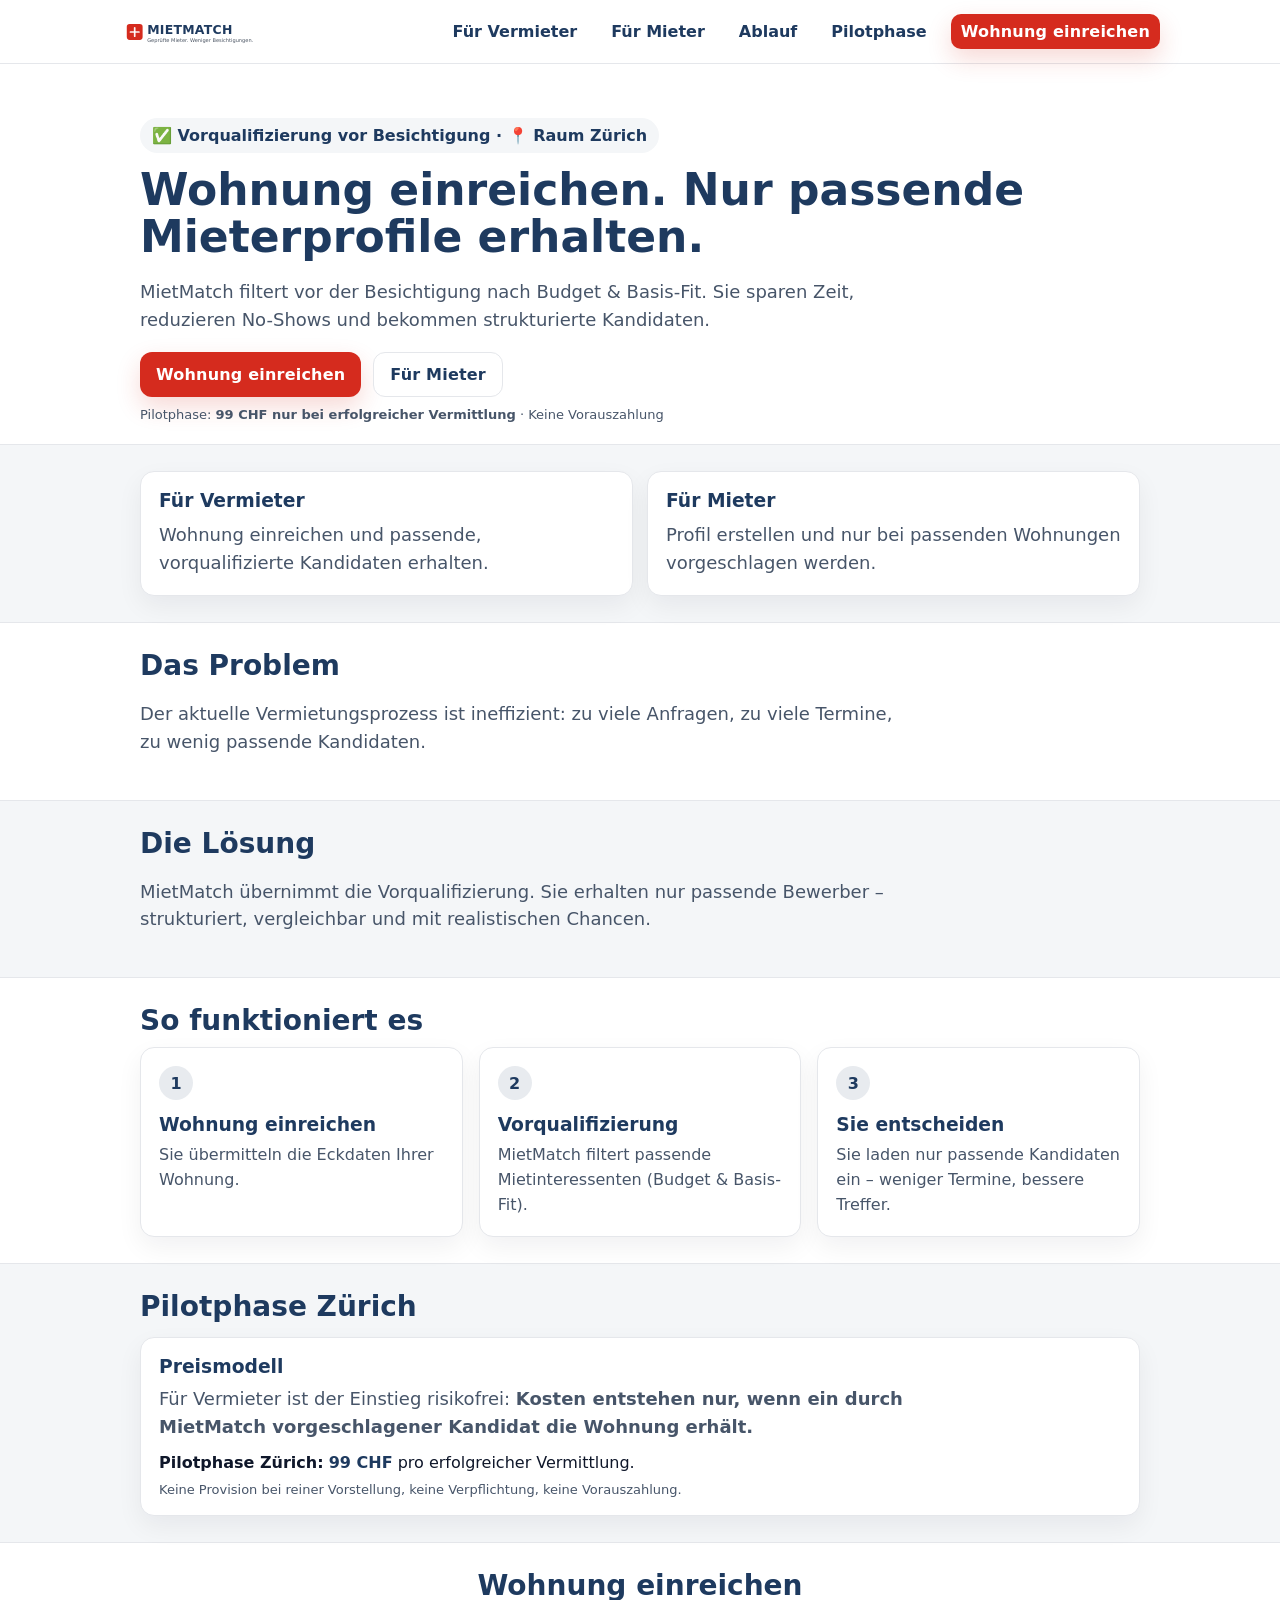
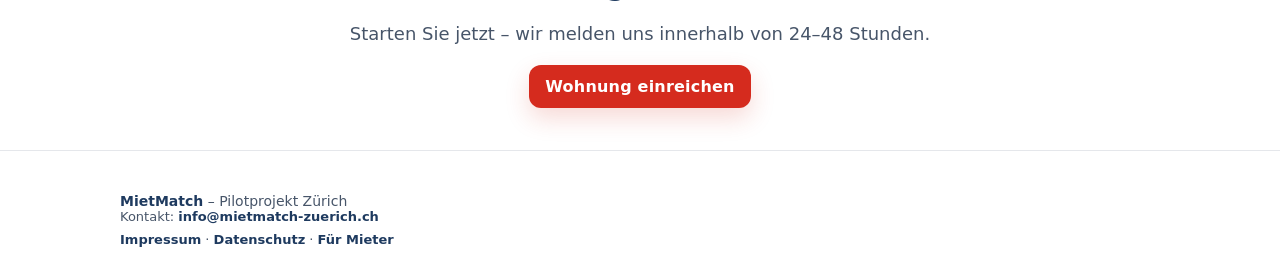
==== commit 48d6424b: "Update index.html" ====
--- a/index.html
+++ b/index.html
@@ -5,43 +5,12 @@
   <meta name="viewport" content="width=device-width,initial-scale=1">
   <title>MietMatch – Wohnung einreichen. Top-Mieter statt 30 Besichtigungen.</title>
   <link rel="stylesheet" href="styles.css">
-
-  <!-- ===== Formular: überall gleiche Optik (fix für "hässliche Schrift") ===== -->
-  <style>
-    form label{
-      display:block;
-      font-weight:600;
-      margin:12px 0 6px;
-    }
-    form input, form select, form textarea{
-      width:100%;
-      padding:10px;
-      border:1px solid #d9d9d9;
-      border-radius:10px;
-      font: inherit;
-      background:#fff;
-      box-sizing:border-box;
-      margin-bottom:12px;
-    }
-    form textarea{ min-height:120px; margin-bottom:14px; }
-    form input[type="file"]{ padding:8px; }
-    form input[type="checkbox"]{ width:auto; margin:0 8px 0 0; }
-    .dsg-check{
-      display:flex;
-      align-items:flex-start;
-      gap:8px;
-      margin:10px 0 14px;
-      font-size:14px;
-      color:var(--muted);
-      line-height:1.4;
-    }
-  </style>
 </head>
 
 <body>
 
 <!-- =========================
-     NAV (nur 2 CTAs!)
+     NAV (Vermieter aktiv)
      ========================= -->
 <div class="nav">
   <div class="container nav-inner">
@@ -55,8 +24,7 @@
       <a href="mieter.html">Für Mieter</a>
       <a href="#ablauf">Ablauf</a>
       <a href="#pilot">Pilotphase</a>
-      <!-- Haupt-CTA -->
-      <a class="btn" href="#formular">Wohnung einreichen</a>
+      <a class="btn" href="Vermieter.html#formular">Wohnung einreichen</a>
     </div>
 
   </div>
@@ -64,7 +32,7 @@
 
 
 <!-- =========================
-     HERO (nur 2 Buttons)
+     HERO (nur 2 CTAs)
      ========================= -->
 <header class="hero">
   <div class="container">
@@ -81,7 +49,7 @@
     </p>
 
     <div class="cta-row">
-      <a class="btn" href="#formular">Wohnung einreichen</a>
+      <a class="btn" href="Vermieter.html#formular">Wohnung einreichen</a>
       <a class="btn secondary" href="mieter.html">Für Mieter</a>
     </div>
 
@@ -94,7 +62,7 @@
 
 
 <!-- =========================
-     SPLIT (ohne Buttons!)
+     SPLIT (ohne Buttons)
      ========================= -->
 <section class="section alt">
   <div class="container">
@@ -206,23 +174,31 @@
       <div class="small" style="margin-top:10px;color:var(--muted);">
         Keine Provision bei reiner Vorstellung, keine Verpflichtung, keine Vorauszahlung.
       </div>
-
-<!-- =========================
-     FORMULAR (ID muss "formular" sein!)
+    </div>
+
+  </div>
+</section>
+
+
+<!-- =========================
+     CTA unten (kein Formular!)
      ========================= -->
 <section class="section" id="formular">
-  <div class="container">
+  <div class="container" style="text-align:center;max-width:700px;margin:auto;">
 
     <h2>Wohnung einreichen</h2>
 
     <p class="sub">
-      Einfach starten – wir melden uns innerhalb von 24–48 Stunden.
-    </p>
-
-    <div class="card">
-
-      <form action="https://formspree.io/f/mbdanavy" method="POST" enctype="multipart/form-data">
-        <input type="hidden" name="lead_type" value="VERMIETER_WOHNUNG">
+      Starten Sie jetzt – wir melden uns innerhalb von 24–48 Stunden.
+    </p>
+
+    <div style="margin-top:18px;">
+      <a class="btn" href="Vermieter.html#formular">Wohnung einreichen</a>
+    </div>
+
+  </div>
+</section>
+
 
 <!-- =========================
      FOOTER
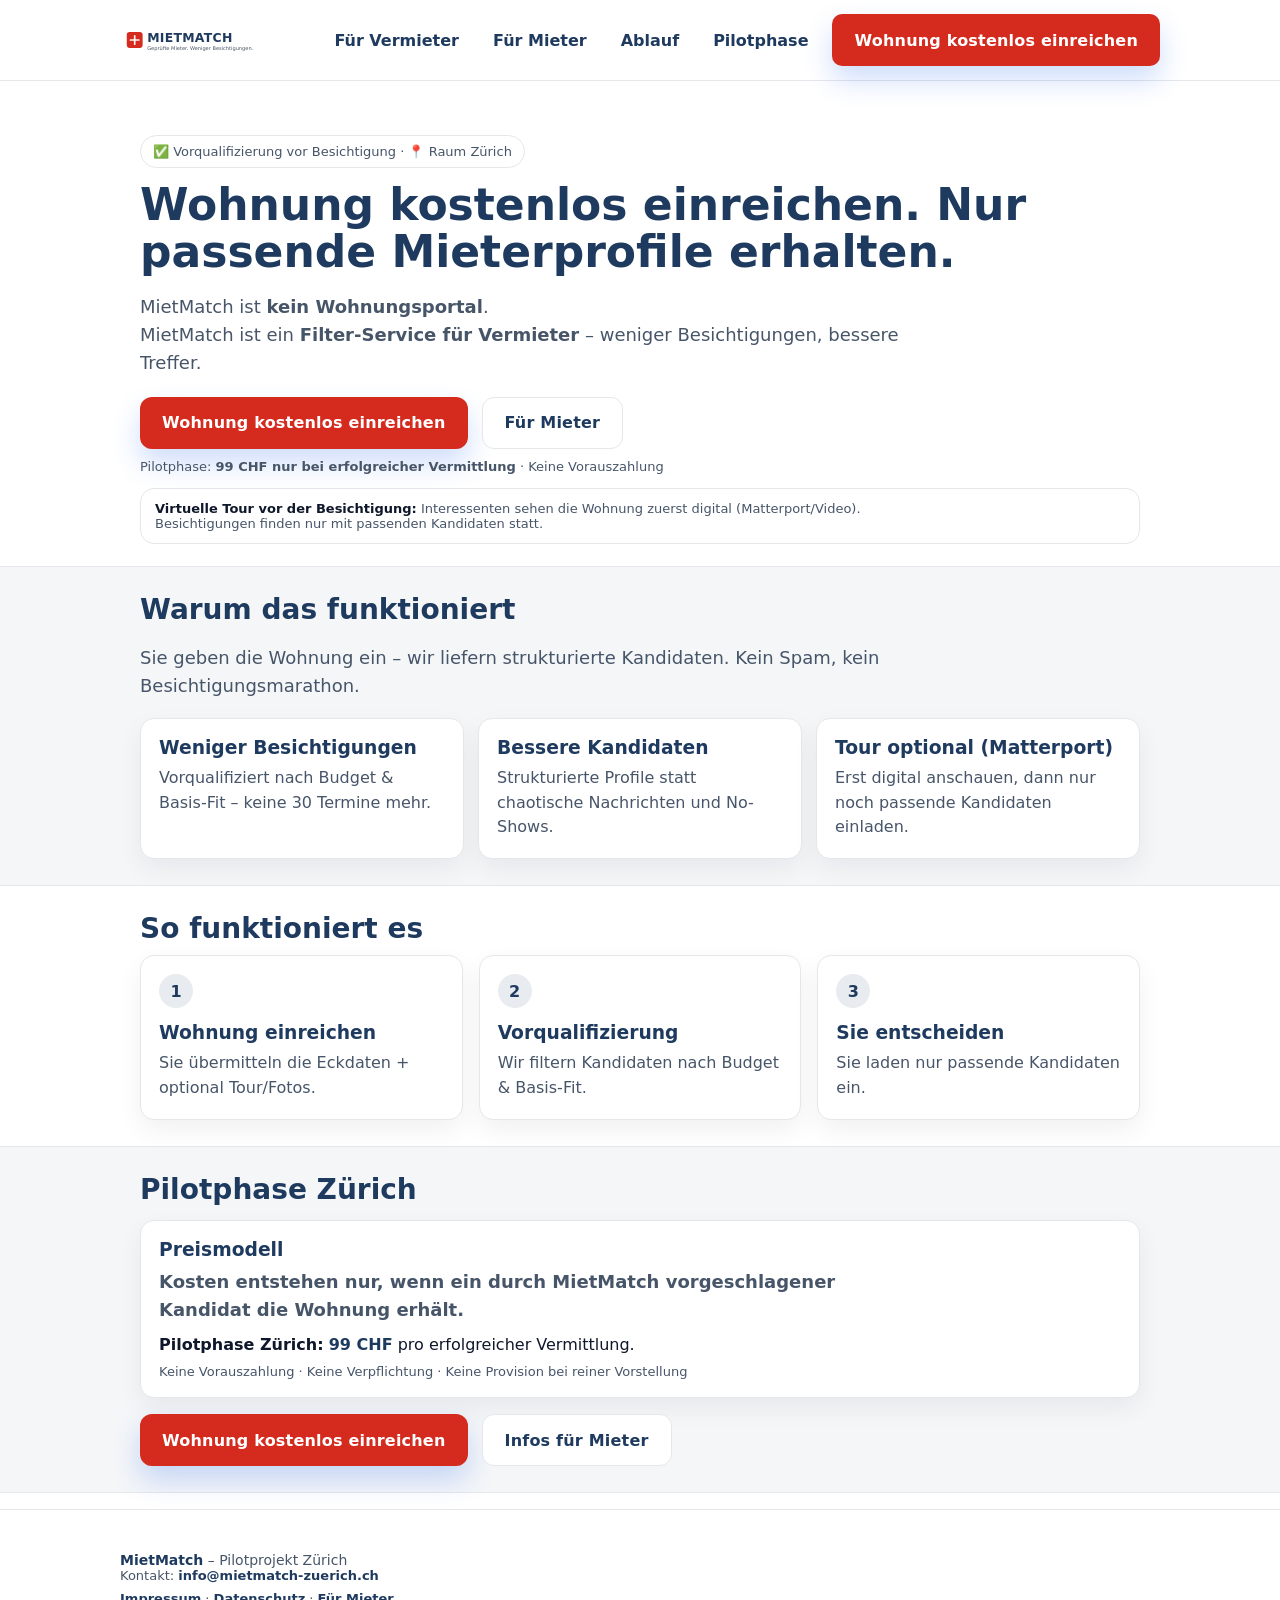
==== commit 30f18fe8: "Update index.html" ====
--- a/index.html
+++ b/index.html
@@ -3,18 +3,50 @@
 <head>
   <meta charset="utf-8">
   <meta name="viewport" content="width=device-width,initial-scale=1">
-  <title>MietMatch – Wohnung einreichen. Top-Mieter statt 30 Besichtigungen.</title>
+  <title>MietMatch – Wohnung kostenlos einreichen. Top-Mieter statt 30 Besichtigungen.</title>
   <link rel="stylesheet" href="styles.css">
+
+  <style>
+    /* CTA-Boost ohne dein CSS zu zerstören */
+    .btn.cta-strong{
+      padding:14px 22px;
+      font-size:16px;
+      font-weight:800;
+      box-shadow:0 14px 28px rgba(37,99,235,.22);
+      letter-spacing:.2px;
+    }
+    .hero-usp{
+      margin-top:14px;
+      padding:12px 14px;
+      border:1px solid var(--border);
+      border-radius:14px;
+      background:#fff;
+    }
+    .hero-usp b{ color:var(--text); }
+    .benefits{
+      display:grid;
+      gap:14px;
+      grid-template-columns:repeat(auto-fit,minmax(240px,1fr));
+      margin-top:14px;
+    }
+    .pill{
+      display:inline-flex;
+      align-items:center;
+      gap:8px;
+      padding:8px 12px;
+      border:1px solid var(--border);
+      border-radius:999px;
+      background:#fff;
+      color:var(--muted);
+      font-size:13px;
+    }
+  </style>
 </head>
 
 <body>
 
-<!-- =========================
-     NAV (Vermieter aktiv)
-     ========================= -->
 <div class="nav">
   <div class="container nav-inner">
-
     <a class="brand" href="index.html">
       <img src="mietmatch-logo.svg" alt="MietMatch Logo">
     </a>
@@ -24,32 +56,26 @@
       <a href="mieter.html">Für Mieter</a>
       <a href="#ablauf">Ablauf</a>
       <a href="#pilot">Pilotphase</a>
-      <a class="btn" href="Vermieter.html#formular">Wohnung einreichen</a>
+      <a class="btn cta-strong" href="Vermieter.html">Wohnung kostenlos einreichen</a>
     </div>
-
   </div>
 </div>
 
 
-<!-- =========================
-     HERO (nur 2 CTAs)
-     ========================= -->
 <header class="hero">
   <div class="container">
 
-    <div class="kicker">
-      ✅ Vorqualifizierung vor Besichtigung · 📍 Raum Zürich
-    </div>
+    <div class="pill">✅ Vorqualifizierung vor Besichtigung · 📍 Raum Zürich</div>
 
-    <h1>Wohnung einreichen. Nur passende Mieterprofile erhalten.</h1>
+    <h1>Wohnung kostenlos einreichen. Nur passende Mieterprofile erhalten.</h1>
 
     <p class="sub">
-      MietMatch filtert vor der Besichtigung nach Budget & Basis-Fit.
-      Sie sparen Zeit, reduzieren No-Shows und bekommen strukturierte Kandidaten.
+      MietMatch ist <b>kein Wohnungsportal</b>.<br>
+      MietMatch ist ein <b>Filter-Service für Vermieter</b> – weniger Besichtigungen, bessere Treffer.
     </p>
 
     <div class="cta-row">
-      <a class="btn" href="Vermieter.html#formular">Wohnung einreichen</a>
+      <a class="btn cta-strong" href="Vermieter.html">Wohnung kostenlos einreichen</a>
       <a class="btn secondary" href="mieter.html">Für Mieter</a>
     </div>
 
@@ -57,122 +83,35 @@
       Pilotphase: <b>99 CHF nur bei erfolgreicher Vermittlung</b> · Keine Vorauszahlung
     </div>
 
+    <div class="hero-usp">
+      <div class="small">
+        <b>Virtuelle Tour vor der Besichtigung:</b> Interessenten sehen die Wohnung zuerst digital (Matterport/Video).<br>
+        Besichtigungen finden nur mit passenden Kandidaten statt.
+      </div>
+    </div>
+
   </div>
 </header>
 
 
-<!-- =========================
-     SPLIT (ohne Buttons)
-     ========================= -->
 <section class="section alt">
   <div class="container">
 
-    <div class="grid steps" style="grid-template-columns:repeat(auto-fit,minmax(240px,1fr));gap:14px;">
+    <h2>Warum das funktioniert</h2>
+    <p class="sub">Sie geben die Wohnung ein – wir liefern strukturierte Kandidaten. Kein Spam, kein Besichtigungsmarathon.</p>
 
+    <div class="benefits">
       <div class="card">
-        <h3 style="margin-top:0;">Für Vermieter</h3>
-        <p class="sub" style="margin:10px 0 0;">
-          Wohnung einreichen und passende, vorqualifizierte Kandidaten erhalten.
-        </p>
+        <h3 style="margin-top:0;">Weniger Besichtigungen</h3>
+        <p>Vorqualifiziert nach Budget & Basis-Fit – keine 30 Termine mehr.</p>
       </div>
-
       <div class="card">
-        <h3 style="margin-top:0;">Für Mieter</h3>
-        <p class="sub" style="margin:10px 0 0;">
-          Profil erstellen und nur bei passenden Wohnungen vorgeschlagen werden.
-        </p>
+        <h3 style="margin-top:0;">Bessere Kandidaten</h3>
+        <p>Strukturierte Profile statt chaotische Nachrichten und No-Shows.</p>
       </div>
-
-    </div>
-
-  </div>
-</section>
-
-
-<!-- =========================
-     PROBLEM
-     ========================= -->
-<section class="section">
-  <div class="container">
-    <h2>Das Problem</h2>
-    <p class="sub">
-      Der aktuelle Vermietungsprozess ist ineffizient: zu viele Anfragen,
-      zu viele Termine, zu wenig passende Kandidaten.
-    </p>
-  </div>
-</section>
-
-
-<!-- =========================
-     LÖSUNG
-     ========================= -->
-<section class="section alt">
-  <div class="container">
-    <h2>Die Lösung</h2>
-    <p class="sub">
-      MietMatch übernimmt die Vorqualifizierung.
-      Sie erhalten nur passende Bewerber – strukturiert, vergleichbar und mit realistischen Chancen.
-    </p>
-  </div>
-</section>
-
-
-<!-- =========================
-     ABLAUF
-     ========================= -->
-<section class="section" id="ablauf">
-  <div class="container">
-
-    <h2>So funktioniert es</h2>
-
-    <div class="grid steps">
-
       <div class="card">
-        <div class="step-num">1</div>
-        <h3>Wohnung einreichen</h3>
-        <p>Sie übermitteln die Eckdaten Ihrer Wohnung.</p>
-      </div>
-
-      <div class="card">
-        <div class="step-num">2</div>
-        <h3>Vorqualifizierung</h3>
-        <p>MietMatch filtert passende Mietinteressenten (Budget & Basis-Fit).</p>
-      </div>
-
-      <div class="card">
-        <div class="step-num">3</div>
-        <h3>Sie entscheiden</h3>
-        <p>Sie laden nur passende Kandidaten ein – weniger Termine, bessere Treffer.</p>
-      </div>
-
-    </div>
-
-  </div>
-</section>
-
-
-<!-- =========================
-     PREISMODELL (Pilot)
-     ========================= -->
-<section class="section alt" id="pilot">
-  <div class="container">
-
-    <h2>Pilotphase Zürich</h2>
-
-    <div class="card" style="margin-top:14px;">
-      <h3 style="margin-top:0;">Preismodell</h3>
-
-      <p class="sub" style="margin:0;">
-        Für Vermieter ist der Einstieg risikofrei:
-        <b>Kosten entstehen nur, wenn ein durch MietMatch vorgeschlagener Kandidat die Wohnung erhält.</b>
-      </p>
-
-      <div style="margin-top:12px;">
-        <b>Pilotphase Zürich:</b> <span style="color:var(--blue);font-weight:700;">99 CHF</span> pro erfolgreicher Vermittlung.
-      </div>
-
-      <div class="small" style="margin-top:10px;color:var(--muted);">
-        Keine Provision bei reiner Vorstellung, keine Verpflichtung, keine Vorauszahlung.
+        <h3 style="margin-top:0;">Tour optional (Matterport)</h3>
+        <p>Erst digital anschauen, dann nur noch passende Kandidaten einladen.</p>
       </div>
     </div>
 
@@ -180,29 +119,58 @@
 </section>
 
 
-<!-- =========================
-     CTA unten (kein Formular!)
-     ========================= -->
-<section class="section" id="formular">
-  <div class="container" style="text-align:center;max-width:700px;margin:auto;">
+<section class="section" id="ablauf">
+  <div class="container">
+    <h2>So funktioniert es</h2>
 
-    <h2>Wohnung einreichen</h2>
-
-    <p class="sub">
-      Starten Sie jetzt – wir melden uns innerhalb von 24–48 Stunden.
-    </p>
-
-    <div style="margin-top:18px;">
-      <a class="btn" href="Vermieter.html#formular">Wohnung einreichen</a>
+    <div class="grid steps">
+      <div class="card">
+        <div class="step-num">1</div>
+        <h3>Wohnung einreichen</h3>
+        <p>Sie übermitteln die Eckdaten + optional Tour/Fotos.</p>
+      </div>
+      <div class="card">
+        <div class="step-num">2</div>
+        <h3>Vorqualifizierung</h3>
+        <p>Wir filtern Kandidaten nach Budget & Basis-Fit.</p>
+      </div>
+      <div class="card">
+        <div class="step-num">3</div>
+        <h3>Sie entscheiden</h3>
+        <p>Sie laden nur passende Kandidaten ein.</p>
+      </div>
     </div>
 
   </div>
 </section>
 
 
-<!-- =========================
-     FOOTER
-     ========================= -->
+<section class="section alt" id="pilot">
+  <div class="container">
+    <h2>Pilotphase Zürich</h2>
+
+    <div class="card" style="margin-top:14px;">
+      <h3 style="margin-top:0;">Preismodell</h3>
+      <p class="sub" style="margin:0;">
+        <b>Kosten entstehen nur, wenn ein durch MietMatch vorgeschlagener Kandidat die Wohnung erhält.</b>
+      </p>
+      <div style="margin-top:12px;">
+        <b>Pilotphase Zürich:</b> <span style="color:var(--blue);font-weight:800;">99 CHF</span> pro erfolgreicher Vermittlung.
+      </div>
+      <div class="small" style="margin-top:10px;color:var(--muted);">
+        Keine Vorauszahlung · Keine Verpflichtung · Keine Provision bei reiner Vorstellung
+      </div>
+    </div>
+
+    <div class="cta-row" style="margin-top:16px;">
+      <a class="btn cta-strong" href="Vermieter.html">Wohnung kostenlos einreichen</a>
+      <a class="btn secondary" href="mieter.html">Infos für Mieter</a>
+    </div>
+
+  </div>
+</section>
+
+
 <div class="hr"></div>
 
 <div class="footer container">
--- a/styles.css
+++ b/styles.css
@@ -11,85 +11,308 @@
 }
 
 *{box-sizing:border-box}
-html,body{margin:0;padding:0;font-family:Inter,system-ui,-apple-system,Segoe UI,Roboto,Arial,sans-serif;color:var(--text);background:var(--bg);}
+
+html,body{
+margin:0;
+padding:0;
+font-family:Inter,system-ui,-apple-system,Segoe UI,Roboto,Arial,sans-serif;
+color:var(--text);
+background:var(--bg);
+}
+
 a{color:inherit;text-decoration:none}
-.container{max-width:var(--max);margin:0 auto;padding:0 20px}
+
+.container{
+max-width:var(--max);
+margin:0 auto;
+padding:0 20px
+}
+
 .nav{
-  position:sticky; top:0; z-index:20;
-  background:rgba(255,255,255,.92); backdrop-filter:saturate(180%) blur(8px);
-  border-bottom:1px solid var(--border);
-}
-.nav-inner{display:flex;align-items:center;justify-content:space-between;gap:18px;padding:14px 0}
-.brand{display:flex;align-items:center;gap:12px}
-.brand img{height:34px}
-.brand strong{color:var(--blue);letter-spacing:.5px}
-.links{display:flex;gap:14px;align-items:center;font-weight:600;color:var(--blue)}
-.links a{padding:8px 10px;border-radius:10px}
-.links a:hover{background:var(--panel)}
+position:sticky;
+top:0;
+z-index:20;
+background:rgba(255,255,255,.92);
+backdrop-filter:saturate(180%) blur(8px);
+border-bottom:1px solid var(--border);
+}
+
+.nav-inner{
+display:flex;
+align-items:center;
+justify-content:space-between;
+gap:18px;
+padding:14px 0
+}
+
+.brand{
+display:flex;
+align-items:center;
+gap:12px
+}
+
+.brand img{
+height:34px
+}
+
+.brand strong{
+color:var(--blue);
+letter-spacing:.5px
+}
+
+.links{
+display:flex;
+gap:14px;
+align-items:center;
+font-weight:600;
+color:var(--blue)
+}
+
+.links a{
+padding:8px 10px;
+border-radius:10px
+}
+
+.links a:hover{
+background:var(--panel)
+}
+
+
+/* =========================
+   BUTTONS (verbessert)
+   ========================= */
+
 .btn{
-  display:inline-flex;align-items:center;justify-content:center;
-  padding:12px 16px;border-radius:12px;
-  font-weight:800; letter-spacing:.2px;
-  background:var(--red); color:white;
-  box-shadow:0 10px 24px rgba(213,43,30,.18);
-}
-.btn:hover{filter:brightness(.96)}
-.btn.secondary{background:white;color:var(--blue);border:1px solid var(--border);box-shadow:none}
-.hero{padding:54px 0 22px}
-.kicker{display:inline-flex;gap:10px;align-items:center;padding:8px 12px;border-radius:999px;background:var(--panel);color:var(--blue);font-weight:700}
-h1{font-size:44px;line-height:1.06;margin:14px 0 12px;color:var(--blue)}
-.sub{font-size:18px;line-height:1.55;color:var(--muted);max-width:760px}
-.cta-row{display:flex;gap:12px;flex-wrap:wrap;margin-top:18px}
-.grid{display:grid;gap:16px}
-.cards{grid-template-columns:repeat(3,minmax(0,1fr))}
-@media (max-width:900px){ .cards{grid-template-columns:1fr} h1{font-size:36px} }
+display:inline-flex;
+align-items:center;
+justify-content:center;
+
+padding:14px 22px;
+min-height:52px;
+
+border-radius:12px;
+
+font-weight:800;
+font-size:16px;
+letter-spacing:.2px;
+
+background:var(--red);
+color:white;
+
+box-shadow:0 10px 24px rgba(213,43,30,.18);
+
+transition:all .15s ease;
+}
+
+.btn:hover{
+transform:translateY(-1px);
+box-shadow:0 14px 28px rgba(213,43,30,.22);
+}
+
+.btn.secondary{
+background:white;
+color:var(--blue);
+border:1px solid var(--border);
+box-shadow:none
+}
+
+.btn.secondary:hover{
+background:var(--panel);
+transform:none;
+}
+
+
+/* =========================
+   HERO
+   ========================= */
+
+.hero{
+padding:54px 0 22px
+}
+
+.kicker{
+display:inline-flex;
+gap:10px;
+align-items:center;
+padding:8px 12px;
+border-radius:999px;
+background:var(--panel);
+color:var(--blue);
+font-weight:700
+}
+
+h1{
+font-size:44px;
+line-height:1.06;
+margin:14px 0 12px;
+color:var(--blue)
+}
+
+.sub{
+font-size:18px;
+line-height:1.55;
+color:var(--muted);
+max-width:760px
+}
+
+.cta-row{
+display:flex;
+gap:14px;
+flex-wrap:wrap;
+margin-top:20px
+}
+
+
+/* =========================
+   GRID / CARDS
+   ========================= */
+
+.grid{
+display:grid;
+gap:16px
+}
+
+.cards{
+grid-template-columns:repeat(3,minmax(0,1fr))
+}
+
+.steps{
+grid-template-columns:repeat(3,minmax(0,1fr))
+}
+
+@media (max-width:900px){
+
+.cards{grid-template-columns:1fr}
+
+.steps{grid-template-columns:1fr}
+
+h1{font-size:36px}
+
+}
+
+
 .card{
-  border:1px solid var(--border); background:white;border-radius:var(--radius);
-  padding:18px; box-shadow:0 10px 26px rgba(15,23,42,.06);
-}
-.card h3{margin:4px 0 8px;color:var(--blue)}
-.card p{margin:0;color:var(--muted);line-height:1.55}
-.section{padding:26px 0}
-.section.alt{background:var(--panel);border-top:1px solid var(--border);border-bottom:1px solid var(--border)}
-h2{color:var(--blue);margin:0 0 10px;font-size:28px}
-ul{margin:10px 0 0 18px;color:var(--muted);line-height:1.7}
-.steps{grid-template-columns:repeat(3,minmax(0,1fr))}
+border:1px solid var(--border);
+background:white;
+border-radius:var(--radius);
+padding:18px;
+box-shadow:0 10px 26px rgba(15,23,42,.06);
+}
+
+.card h3{
+margin:4px 0 8px;
+color:var(--blue)
+}
+
+.card p{
+margin:0;
+color:var(--muted);
+line-height:1.55
+}
+
+.section{
+padding:26px 0
+}
+
+.section.alt{
+background:var(--panel);
+border-top:1px solid var(--border);
+border-bottom:1px solid var(--border)
+}
+
+h2{
+color:var(--blue);
+margin:0 0 10px;
+font-size:28px
+}
+
+ul{
+margin:10px 0 0 18px;
+color:var(--muted);
+line-height:1.7
+}
+
 .step-num{
-  width:34px;height:34px;border-radius:999px;display:inline-flex;align-items:center;justify-content:center;
-  background:rgba(30,58,95,.1); color:var(--blue); font-weight:900; margin-bottom:10px
-}
-.footer{padding:26px 0;color:var(--muted);font-size:14px}
-.footer a{color:var(--blue);font-weight:700}
-.hr{height:1px;background:var(--border);margin:16px 0}
-.small{font-size:13px;color:var(--muted)}
-.notice{display:flex;gap:10px;align-items:flex-start;padding:14px 16px;border:1px solid var(--border);border-radius:var(--radius);background:white}
-.notice b{color:var(--blue)}
-/* ===== Formular: überall gleiche Optik ===== */
+width:34px;
+height:34px;
+border-radius:999px;
+display:inline-flex;
+align-items:center;
+justify-content:center;
+background:rgba(30,58,95,.1);
+color:var(--blue);
+font-weight:900;
+margin-bottom:10px
+}
+
+.footer{
+padding:26px 0;
+color:var(--muted);
+font-size:14px
+}
+
+.footer a{
+color:var(--blue);
+font-weight:700
+}
+
+.hr{
+height:1px;
+background:var(--border);
+margin:16px 0
+}
+
+.small{
+font-size:13px;
+color:var(--muted)
+}
+
+.notice{
+display:flex;
+gap:10px;
+align-items:flex-start;
+padding:14px 16px;
+border:1px solid var(--border);
+border-radius:var(--radius);
+background:white
+}
+
+.notice b{
+color:var(--blue)
+}
+
+
+/* =========================
+   FORMULAR (verbessert)
+   ========================= */
+
 form label{
-  display:block;
-  font-weight:600;
-  margin:12px 0 6px;
+display:block;
+font-weight:600;
+margin:12px 0 6px;
 }
 
 form input,
 form select,
 form textarea{
-  width:100%;
-  padding:10px;
-  border:1px solid #d9d9d9;
-  border-radius:10px;
-  font: inherit;
-  background:#fff;
-  box-sizing:border-box;
-}
-
-form textarea{ min-height:120px; }
+width:100%;
+padding:12px;
+border:1px solid #d9d9d9;
+border-radius:10px;
+font:inherit;
+background:#fff;
+box-sizing:border-box;
+}
+
+form textarea{
+min-height:120px;
+}
 
 form input[type="file"]{
-  padding:8px;
+padding:10px;
 }
 
 form input[type="checkbox"]{
-  width:auto;
-  margin-right:8px;
-}
+width:auto;
+margin-right:8px;
+}
